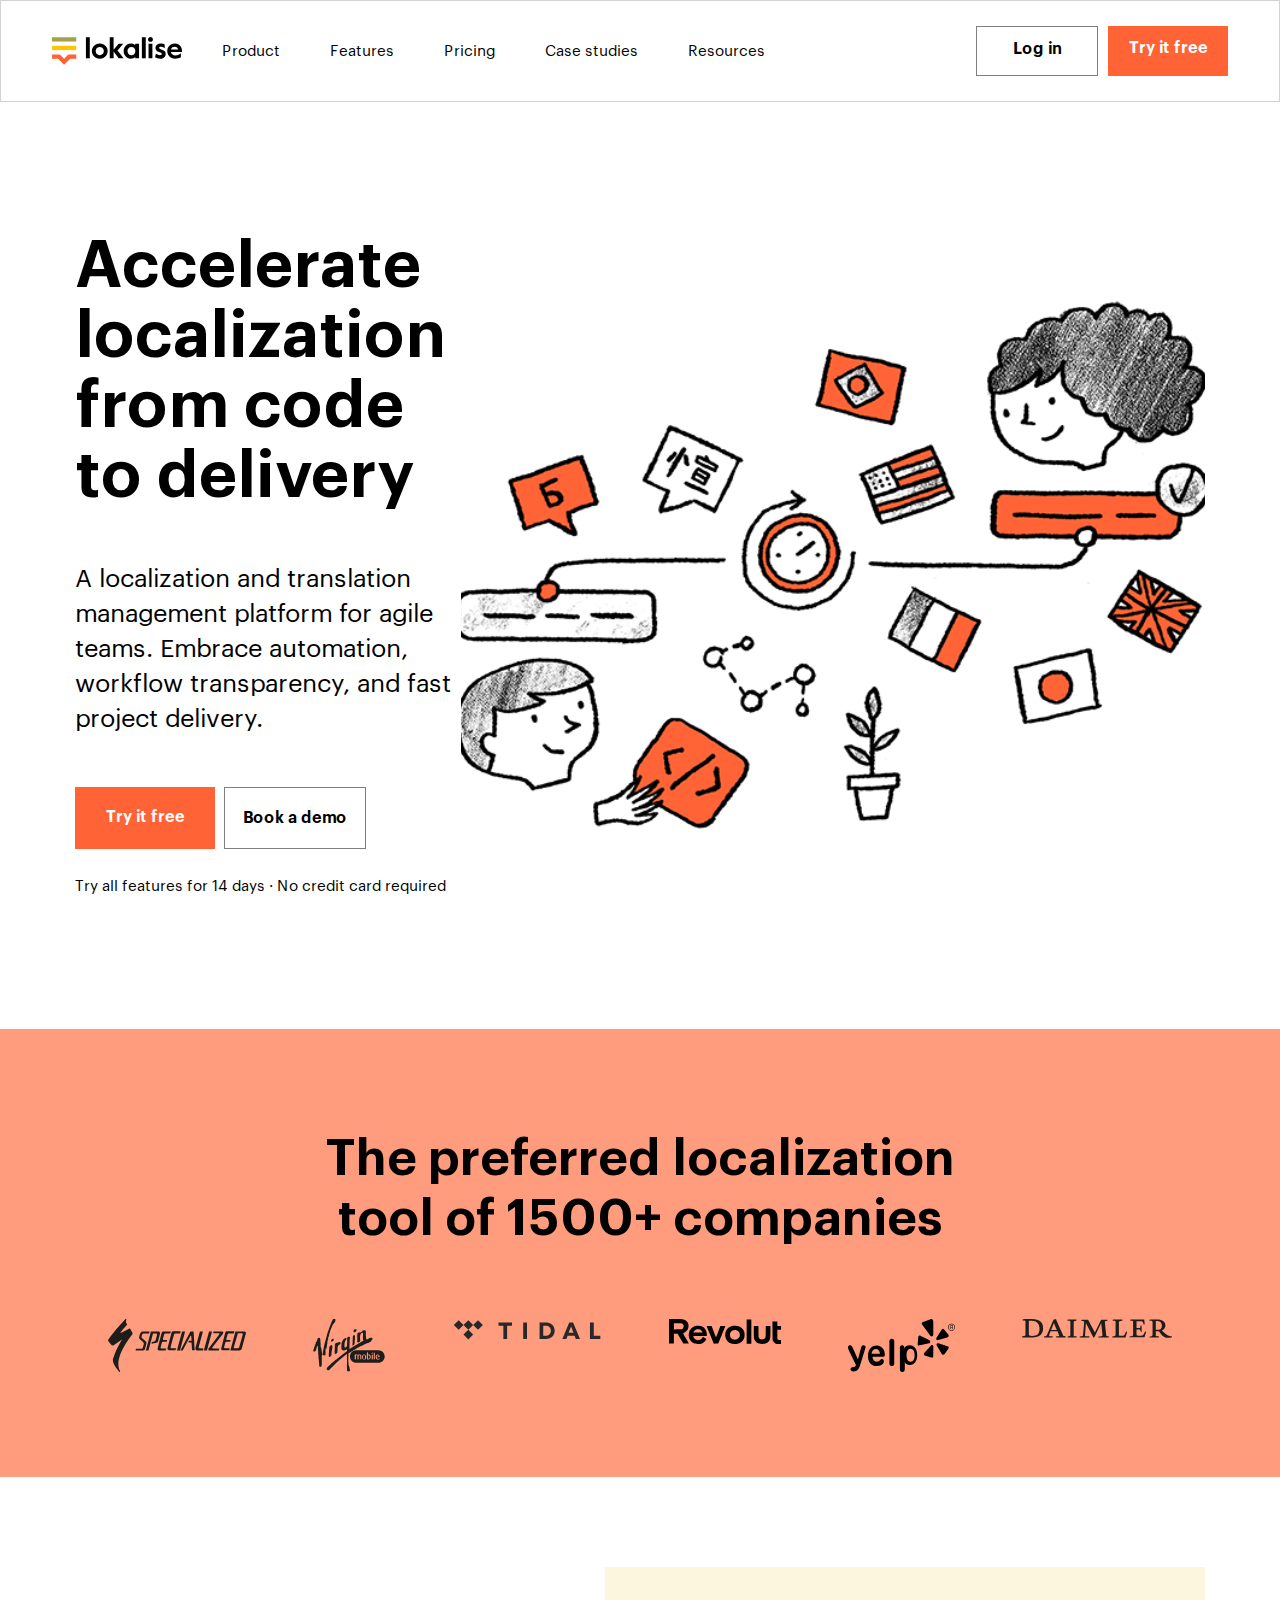
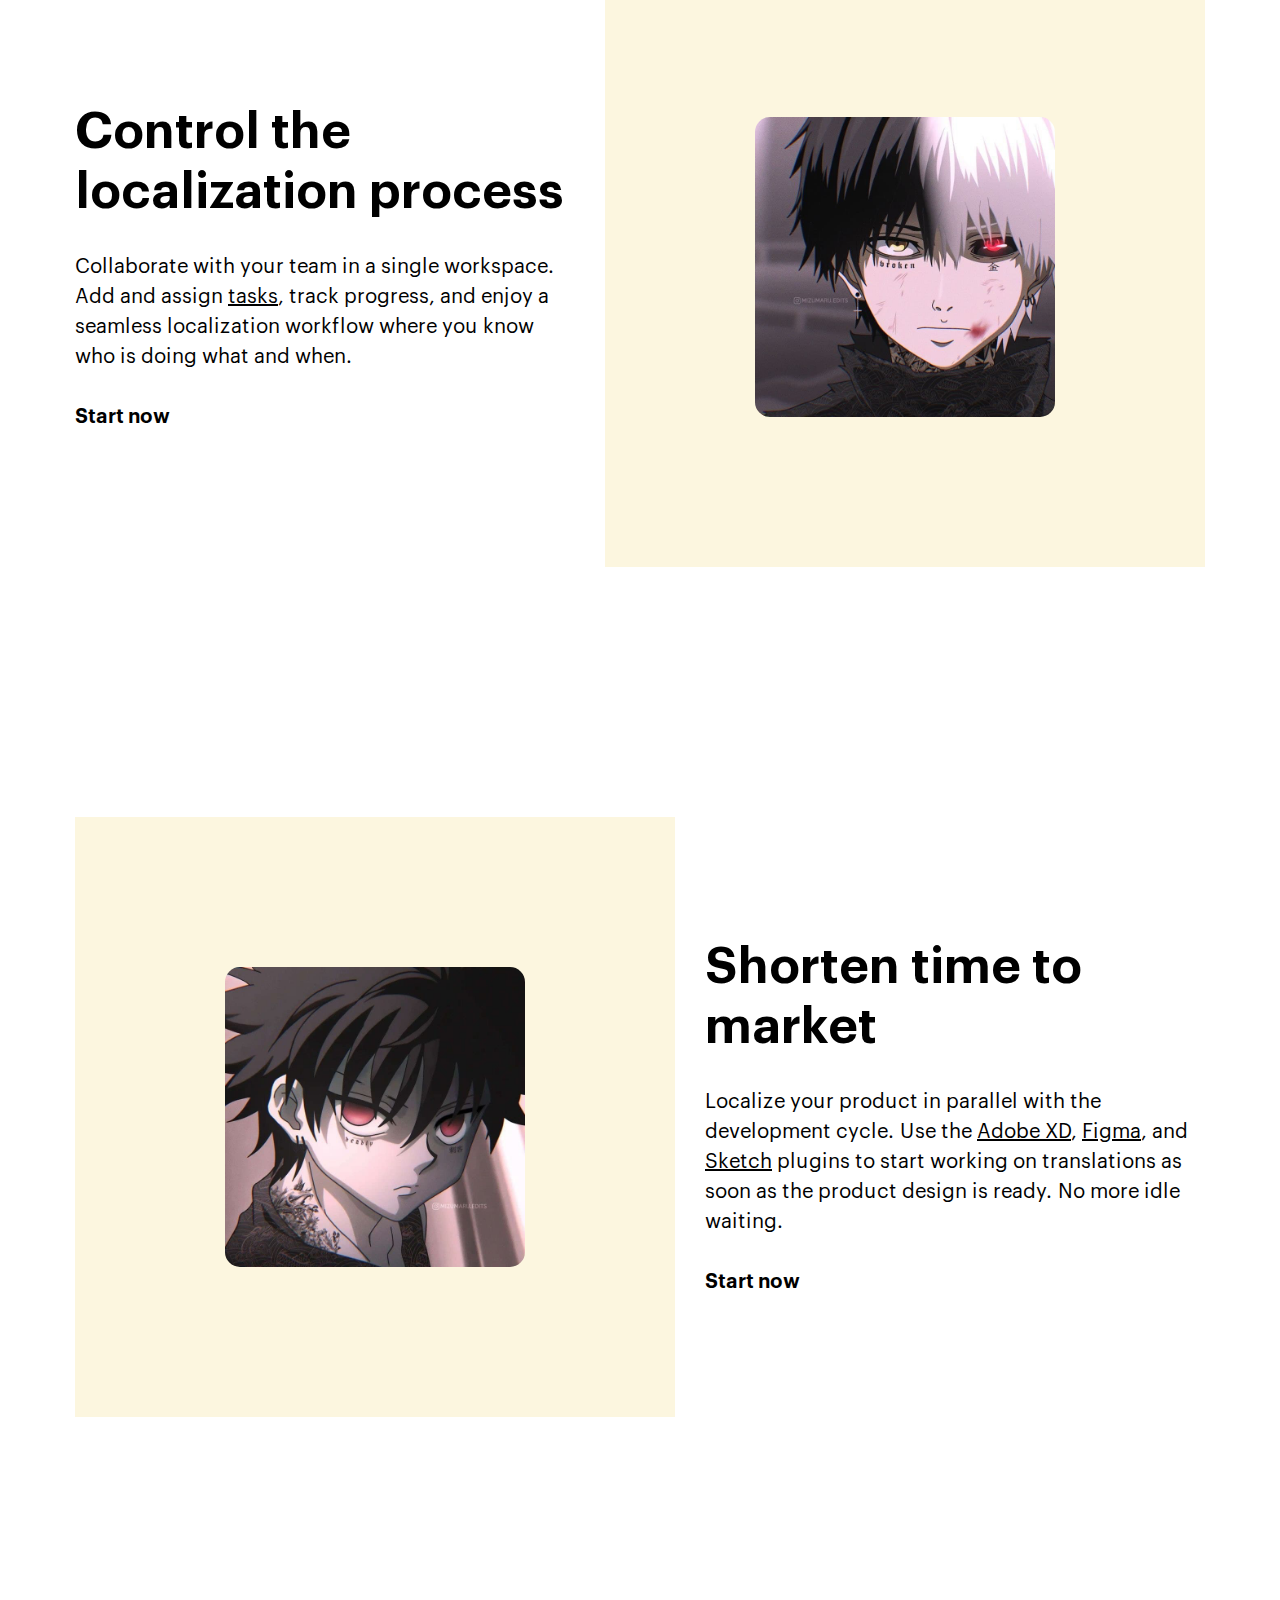
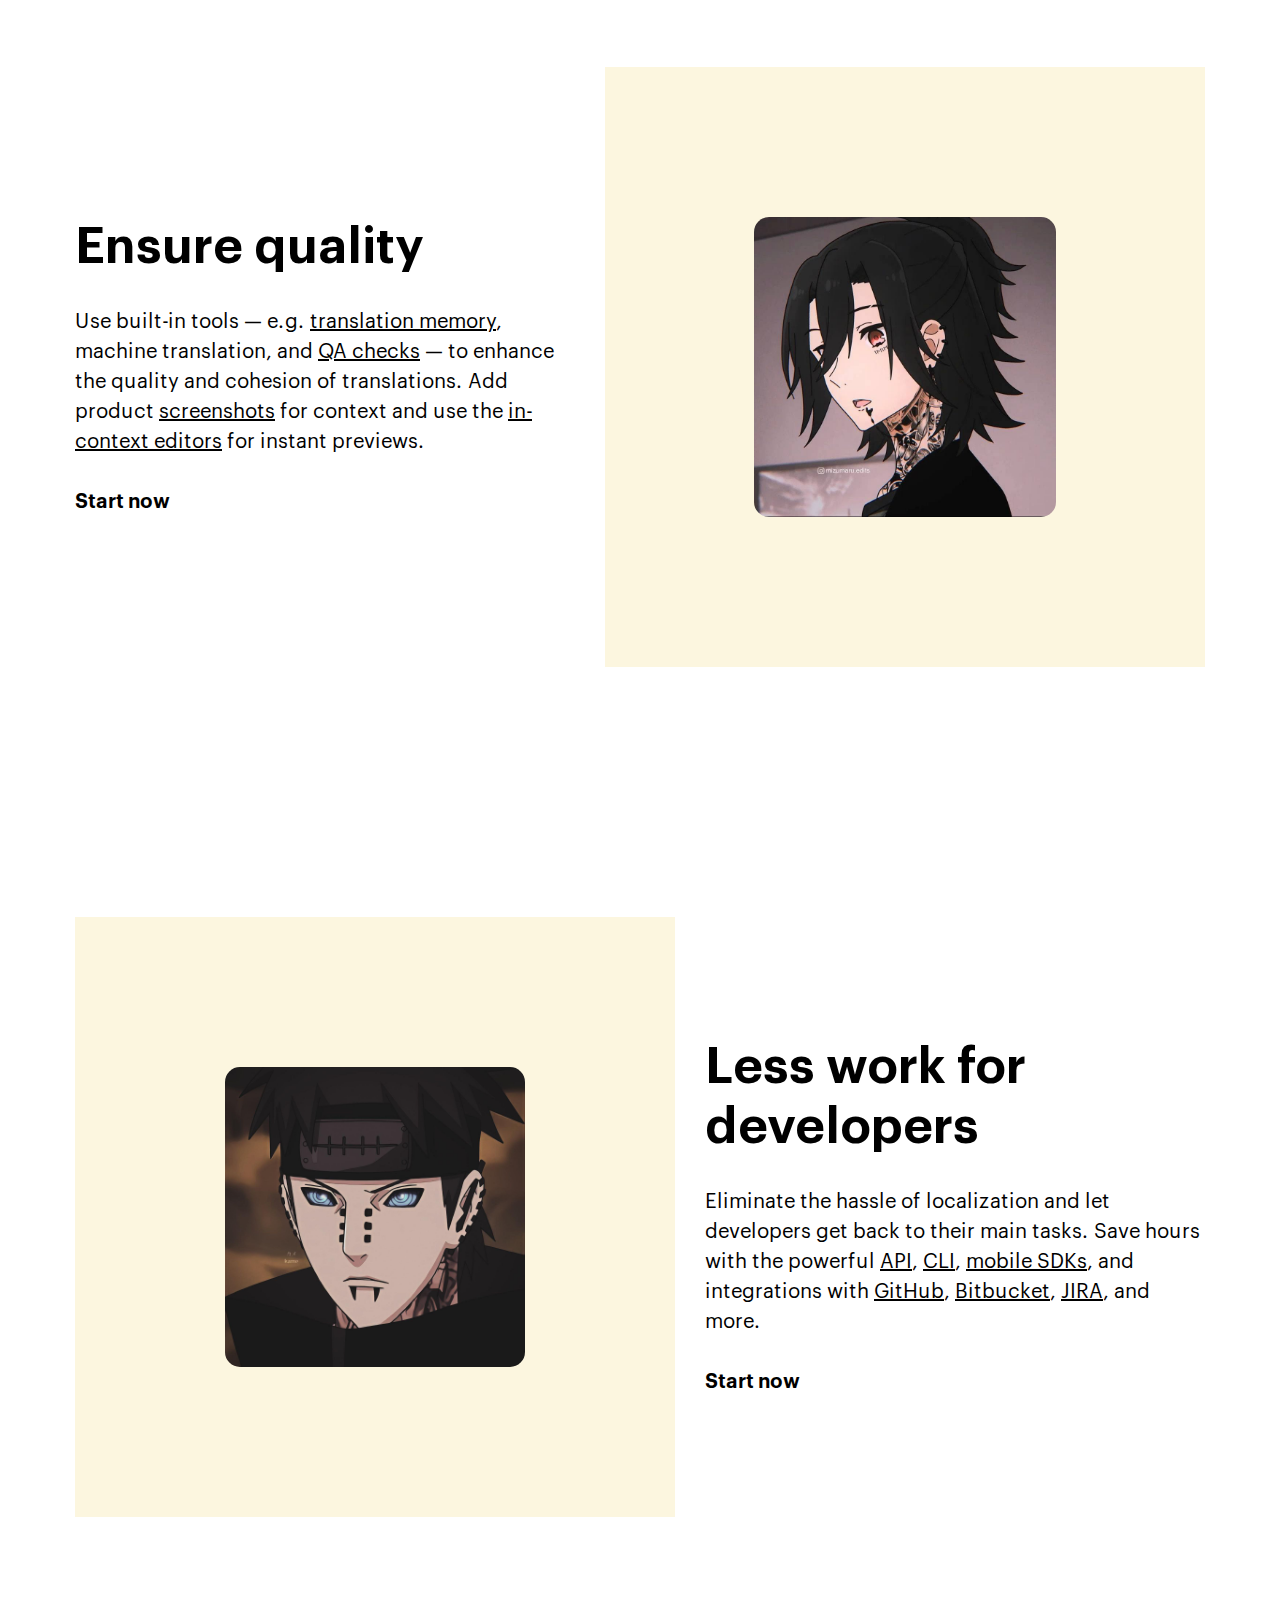
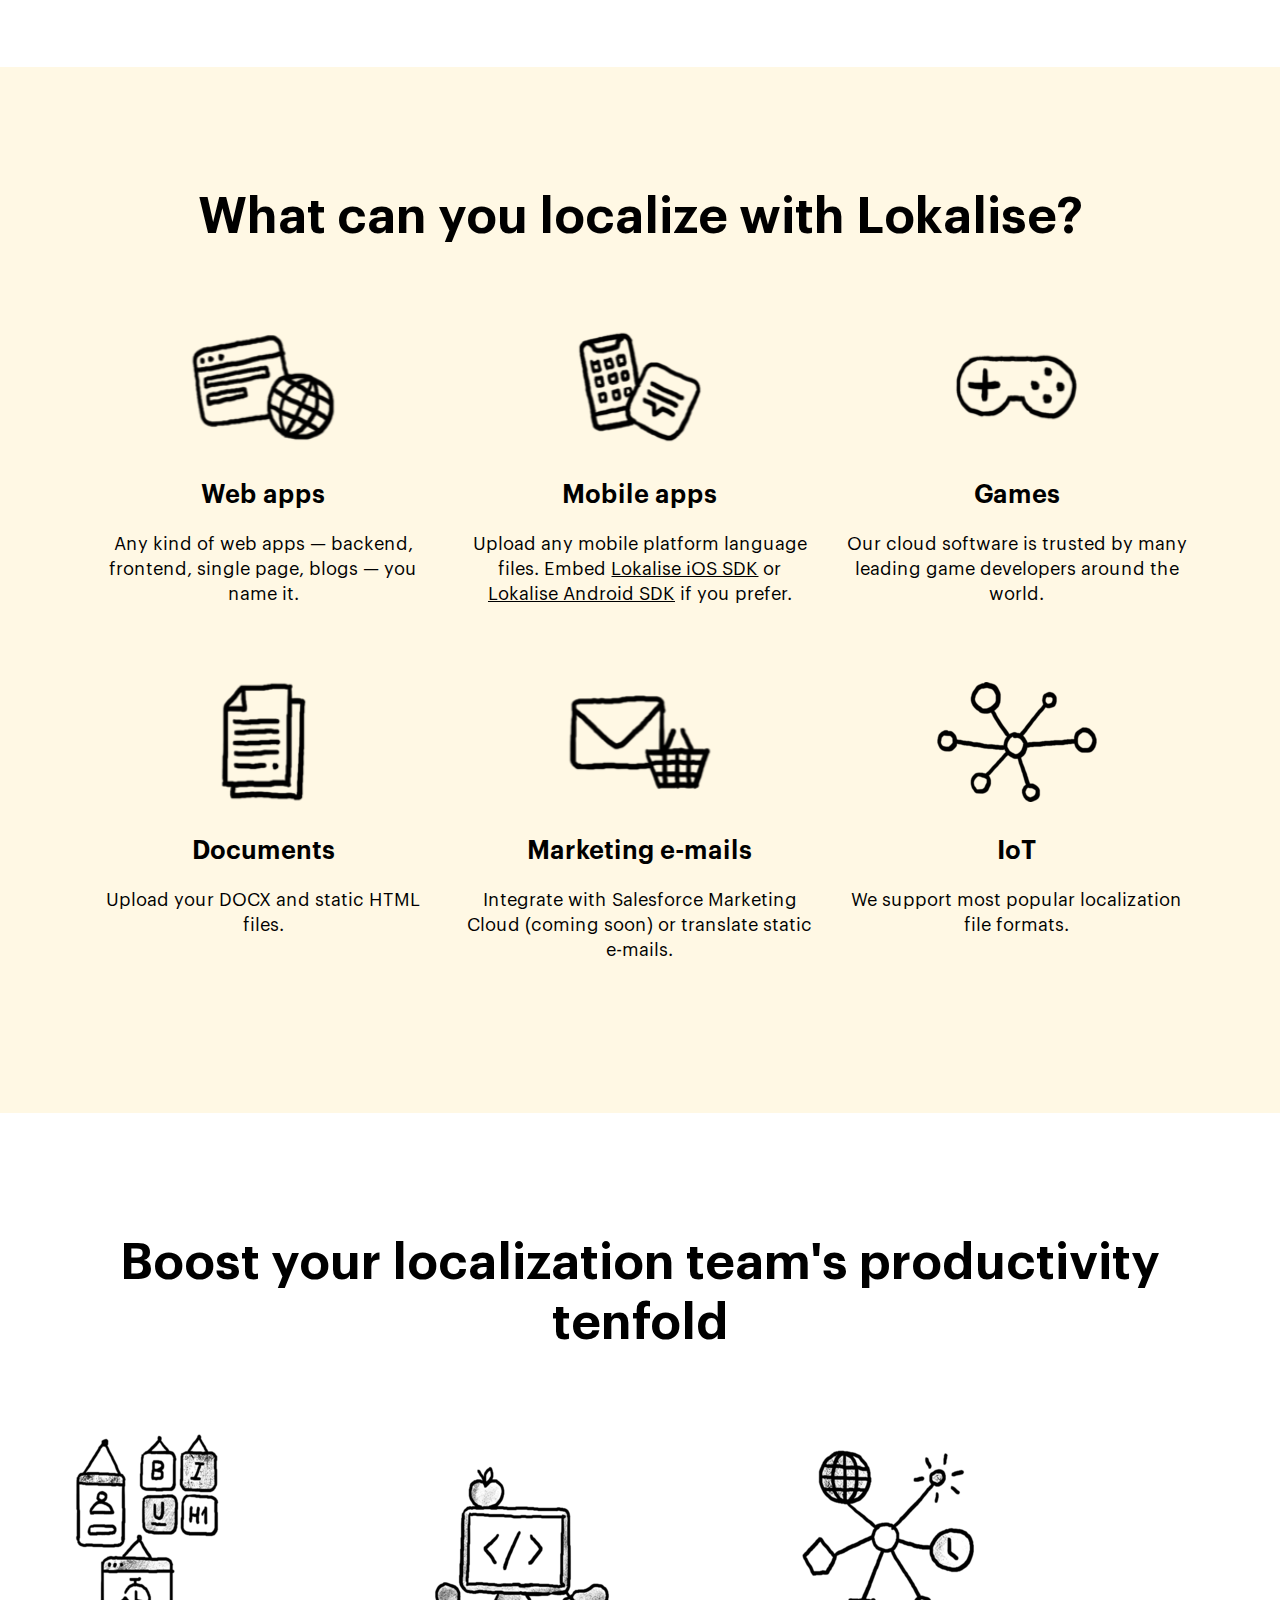
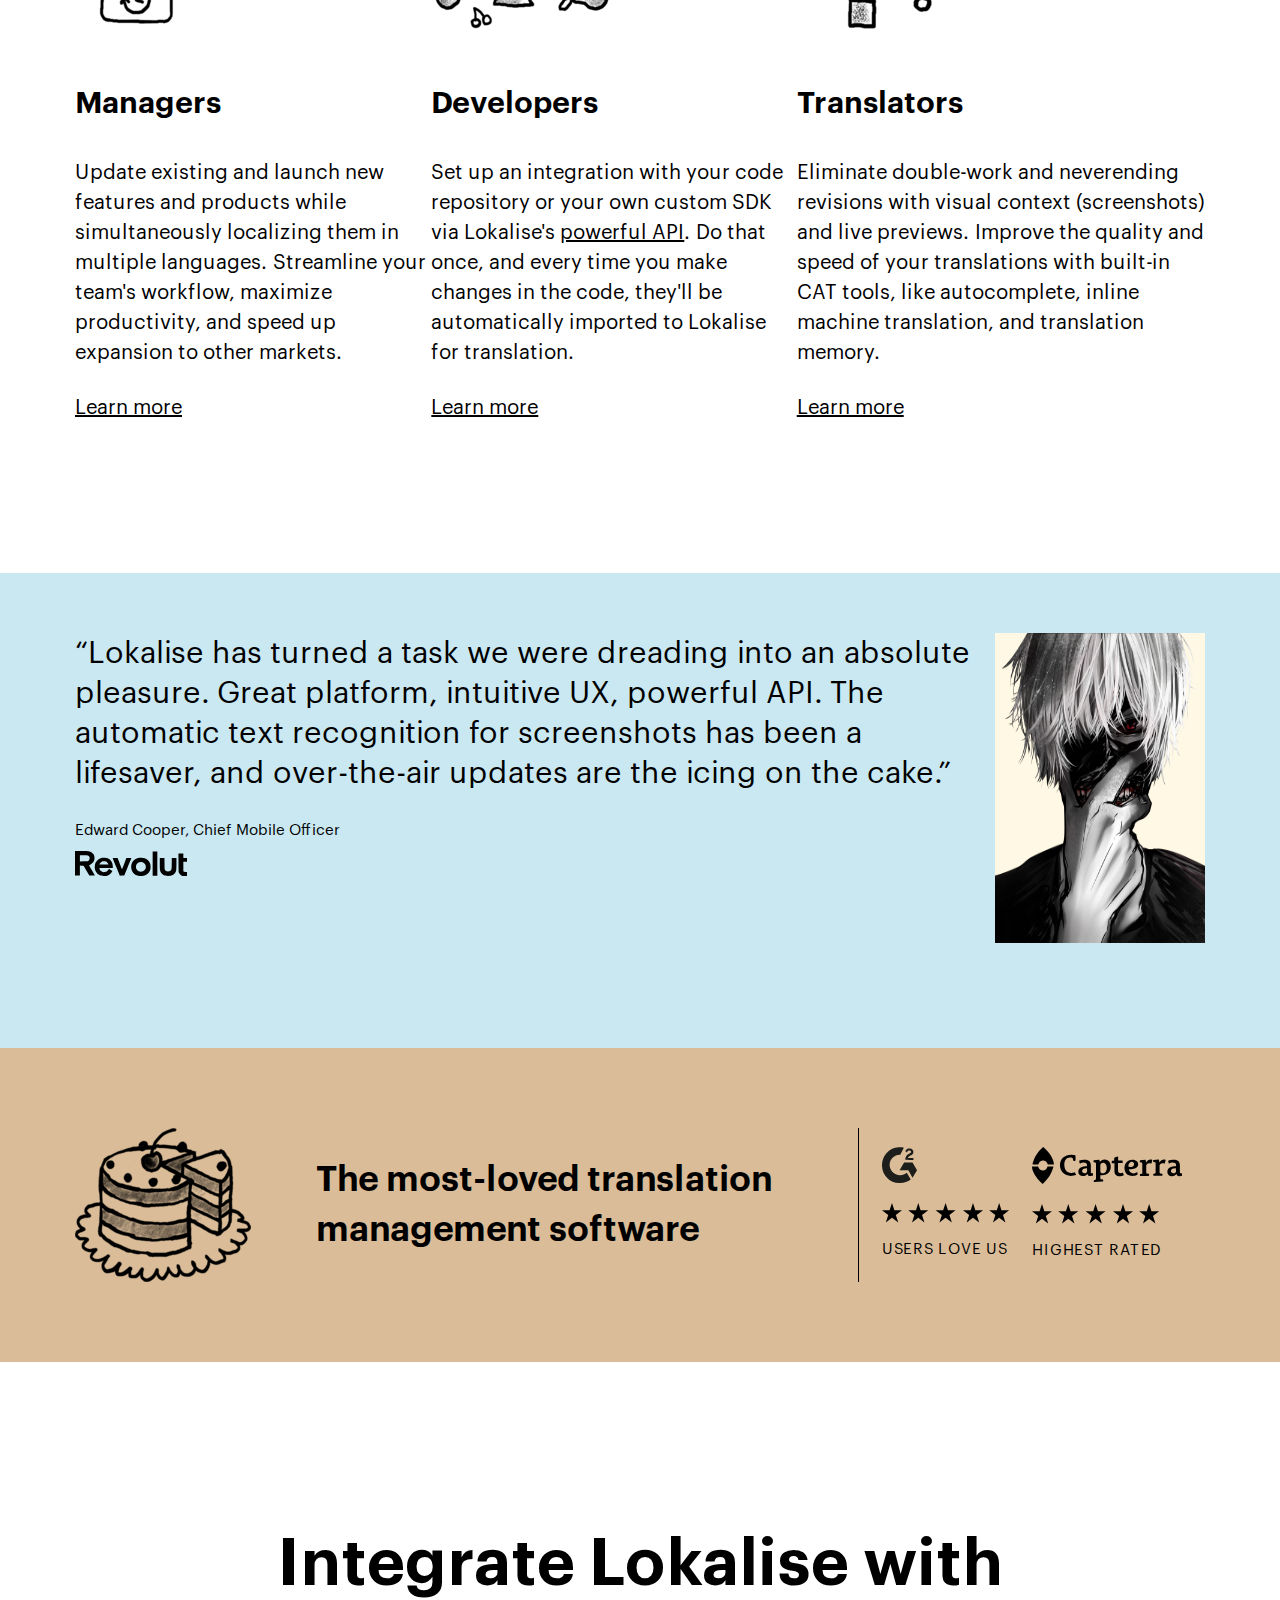
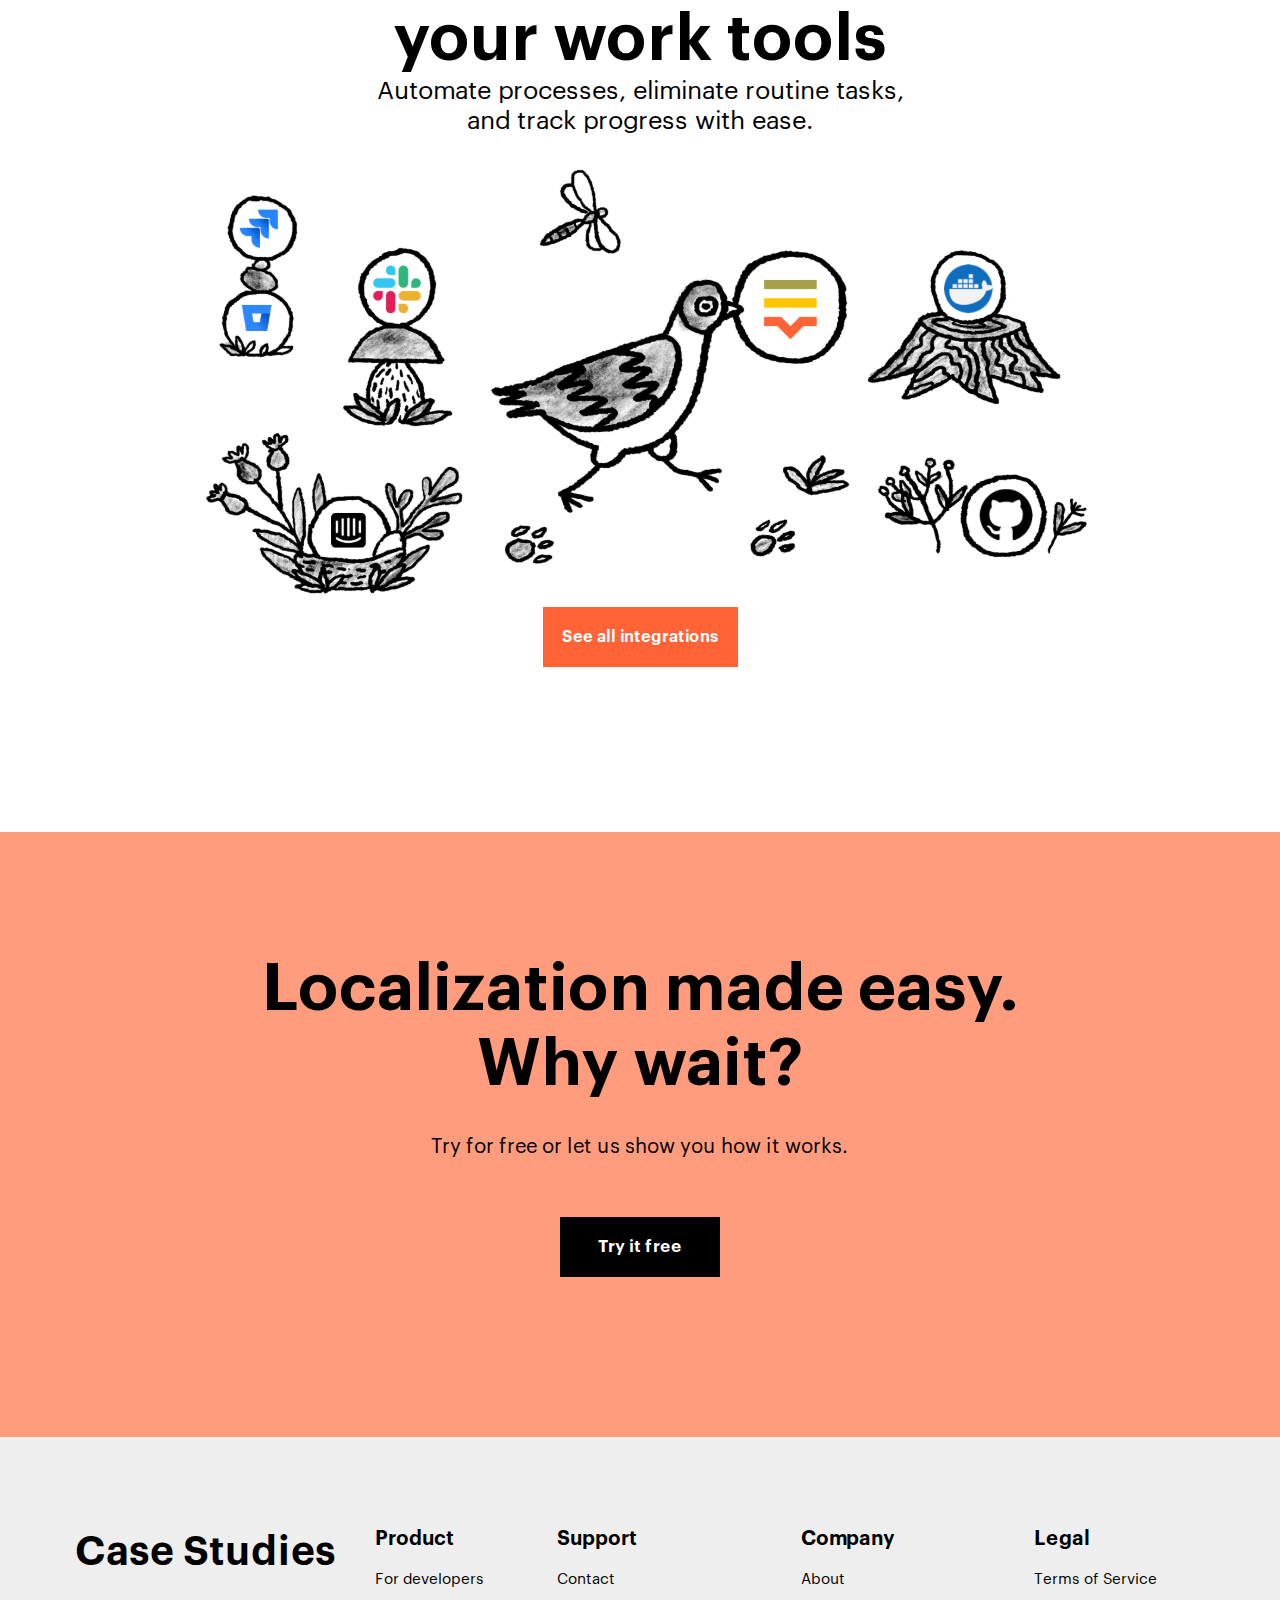
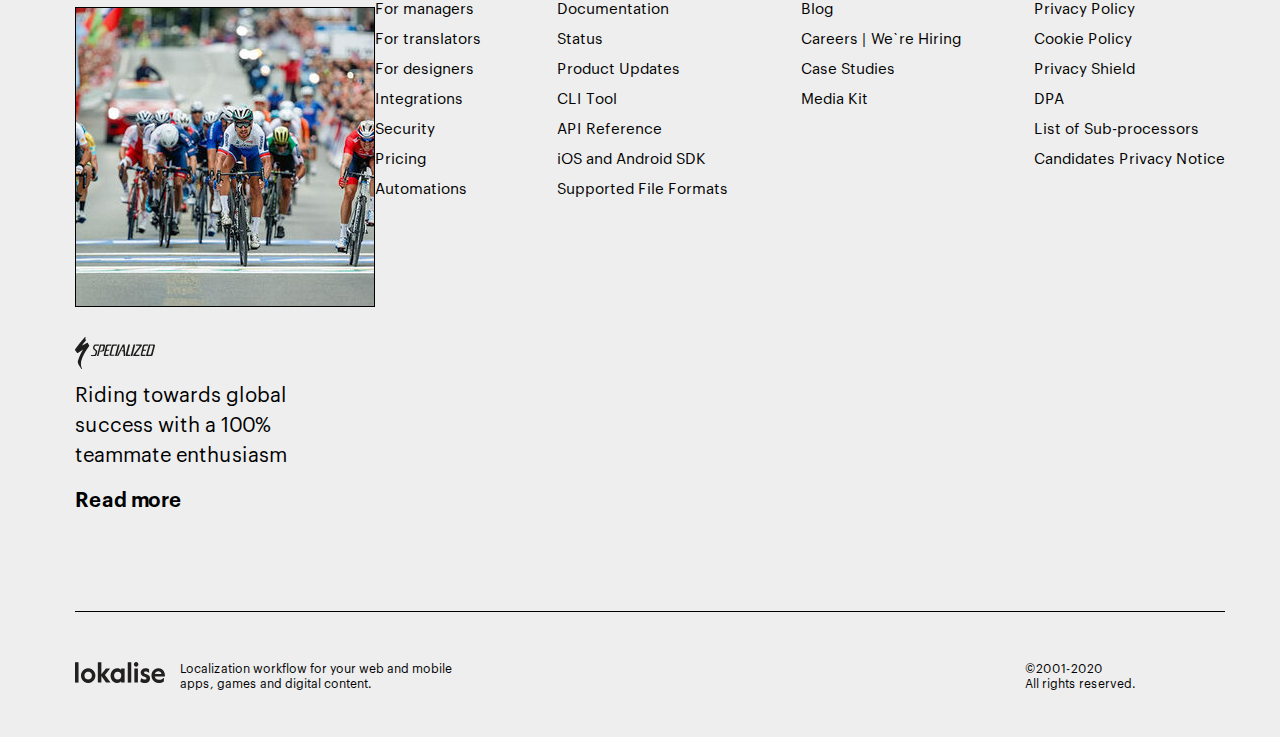
==== lokalise/index.html @ c56e0e65 "Lokalise Site Completed" ====
<!DOCTYPE html>
<html lang="en">

<head>
  <meta charset="UTF-8">
  <meta http-equiv="X-UA-Compatible" content="IE=edge">
  <meta name="viewport" content="width=device-width, initial-scale=1.0">
  <title>Document</title>
  <link rel="stylesheet" href="css/normalize.css">
  <link rel="stylesheet" href="css/fonts.css">
  <link rel="stylesheet" href="css/style.css">
</head>

<body>

  <!-- HEADER WHITH NAVIGATION -->

  <header>
    <div class="header">
      <a class="logo" href="#"><img class="img" src="images/logo.svg" alt="logo"></a>

      <ul class="navigation">
        <li><a href="#">Product</a></li><!--        
     --><li><a href="#">Features</a></li><!--
     --><li><a href="#">Pricing</a></li><!--
     --><li><a href="#">Case studies</a></li><!--
     --><li><a href="#">Resources</a></li>
      </ul>
    </div>

    <div class="buttons">
      <a class="btn btn_white" href="#">Log in</a>
      <a class="btn btn_orange" href="#">Try it free</a>
    </div>
  </header>

  <!-- INTRO -->

  <div class="intro">
    <section class="info">
      <h2 class="info_title">Accelerate localization from code to delivery</h2>
      <p class="info_description">A localization and translation management platform for agile teams. Embrace
        automation, workflow transparency, and fast project delivery.</p>

      <div class="info_btns">
        <a class="section_btn section_btn-orange" href="#">Try it free</a>
        <a class="section_btn section_btn-white" href="#">Book a demo</a>
      </div>

      <p class="info_bottom">Try all features for 14 days · No credit card required</p>
    </section>

    <img src="images/illustration.svg" alt="illustration">
  </div>

  <!-- COMPANIES AND LOGOS -->

  <div class="commercial">
    <section class="companies">
      <h2 class="companies_title">The preferred localization tool of 1500+ companies</h2>
      <div class="companies_logo">
        <a href="#"><img src="images/specialized.svg" alt="specialized"></a>
        <a href="#"><img src="images/virqin.svg" alt="virqin"></a>
        <a href="#"><img src="images/tidal.svg" alt="tidal"></a>
        <a href="#"><img src="images/revolut.svg" alt="revolut"></a>
        <a href="#"><img src="images/yelp.svg" alt="yelp"></a>
        <a href="#"><img src="images/daimler.svg" alt="daimler"></a>
      </div>
    </section>
  </div>

  <!-- MAIN WHITH INFO AND PICTURES -->

  <div class="main">

    <div class="main_items">
      <div class="items">
        <section class="item">
          <h2 class="item_title">Control the localization process</h2>
          <p class="item_description">Collaborate with your team in a single workspace. Add and assign
            <a href="#">tasks</a>, track progress, and enjoy a seamless localization workflow where you know who is
            doing what and when.
          </p>
          <a class="item_link" href="#">Start now</a>
        </section>
      </div>

      <div class="item_img">
        <img src="images/kaneki.jpg" alt="kaneki">
      </div>

      <div class="item_img">
        <img src="images/killua.jpg" alt="killua">
      </div>

      <div class="items">
        <section class="item">
          <h2 class="item_title">Shorten time to market</h2>
          <p class="item_description">Localize your product in parallel with the development cycle. Use the
            <a href="#">Adobe XD</a>, <a href="#">Figma</a>, and <a href="#">Sketch</a> plugins to start working on
            translations as soon as the product design is ready. No more idle waiting.
          </p>
          <a class="item_link" href="#">Start now</a>
        </section>
      </div>

      <div class="items">
        <section class="item">
          <h2 class="item_title">Ensure quality</h2>
          <p class="item_description">Use built-in tools — e.g. <a href="#">translation memory</a>, machine translation,
            and <a href="#">QA checks</a> — to enhance the quality and cohesion of translations. Add product
            <a href="#">screenshots</a> for context and use the <a href="#">in-context editors</a> for instant previews.
          </p>
          <a class="item_link" href="#">Start now</a>
        </section>
      </div>

      <div class="item_img">
        <img src="images/miamura.jpg" alt="miamura">
      </div>

      <div class="item_img">
        <img src="images/pain.jpg" alt="pain">
      </div>

      <div class="items">
        <section class="item">
          <h2 class="item_title">Less work for developers</h2>
          <p class="item_description">Eliminate the hassle of localization and let developers get back to their main
            tasks. Save hours with the powerful <a href="#">API</a>, <a href="#">CLI</a>, <a href="#">mobile SDKs</a>,
            and integrations with <a href="#">GitHub</a>, <a href="#">Bitbucket</a>, <a href="#">JIRA</a>, and more.
          </p>
          <a class="item_link" href="#">Start now</a>
        </section>
      </div>
    </div>

  </div>

  <!-- CARDS -->

  <section class="cards">
    <h2 class="cards-title">What can you localize with Lokalise?</h2>

    <div class="all_cards">
      <section class="card">
        <img class="card_img" src="images/web.svg" alt="web apps">
        <h3 class="card_title">Web apps</h3>
        <p class="card_description">Any kind of web apps — backend, frontend, single page, blogs — you name it.</p>
      </section>

      <section class="card">
        <img class="card_img" src="images/mobile.svg" alt="mobile apps">
        <h3 class="card_title">Mobile apps</h3>
        <p class="card_description">Upload any mobile platform language files. Embed <a href="#">Lokalise iOS SDK</a>
          or <a href="#">Lokalise Android SDK</a> if you prefer. </p>
      </section>

      <section class="card">
        <img class="card_img" src="images/games.svg" alt="games">
        <h3 class="card_title">Games</h3>
        <p class="card_description">Our cloud software is trusted by many leading game developers around the world.</p>
      </section>

      <section class="card">
        <img class="card_img" src="images/documents.svg" alt="documents">
        <h3 class="card_title">Documents</h3>
        <p class="card_description">Upload your DOCX and static HTML files.</p>
      </section>

      <section class="card">
        <img class="card_img" src="images/marketing.svg" alt="marketing">
        <h3 class="card_title">Marketing e-mails</h3>
        <p class="card_description">Integrate with Salesforce Marketing Cloud (coming soon) or translate static e-mails.
        </p>
      </section>

      <section class="card">
        <img class="card_img" src="images/iot.svg" alt="IoT">
        <h3 class="card_title">IoT</h3>
        <p class="card_description">We support most popular localization file formats.</p>
      </section>
    </div>
  </section>

  <!-- PRODUCTIVITY TYPES -->

  <section class="productivity">
    <h2 class="productivity-title">Boost your localization team's productivity tenfold</h2>

    <div class="productivity_types">
      <section class="type">
        <img class="type_img" src="images/managers.svg" alt="Managers">
        <h3 class="type_title">Managers</h3>
        <p class="type_description">Update existing and launch new features and products while simultaneously localizing
          them in multiple languages. Streamline your team's workflow, maximize productivity, and speed up expansion to
          other markets.</p>
        <a class="type_link" href="#">Learn more</a>
      </section>

      <section class="type">
        <img class="type_img" src="images/developers.svg" alt="Developers">
        <h3 class="type_title">Developers</h3>
        <p class="type_description">Set up an integration with your code repository or your own custom SDK via
          Lokalise's <a href="#">powerful API</a>. Do that once, and every time you make changes in the code, they'll be
          automatically imported to Lokalise for translation.</p>
        <a class="type_link" href="#">Learn more</a>
      </section>

      <section class="type">
        <img class="type_img" src="images/translators.svg" alt="Translators">
        <h3 class="type_title">Translators</h3>
        <p class="type_description">Eliminate double-work and neverending revisions with visual context (screenshots)
          and live previews. Improve the quality and speed of your translations with built-in CAT tools, like
          autocomplete, inline machine translation, and translation memory.</p>
        <a class="type_link" href="#">Learn more</a>
      </section>
    </div>
  </section>

  <!-- OFFICE WORKER QUOTE -->

  <div class="officer">
    <div class="quote">
      <p class="quote_title">“Lokalise has turned a task we were dreading into an absolute pleasure. Great platform,
        intuitive UX, powerful API. The automatic text recognition for screenshots has been a lifesaver, and
        over-the-air updates are the icing on the cake.”</p>
      <p class="quote_description">Edward cooper, chief mobile officer</p>
      <img class="quote_img" src="images/revolut.svg" alt="revolut">
    </div>

    <div class="manager">
      <img class="manager_img" src="images/ghoul.png" alt="manager">
    </div>
  </div>

  <!-- CAKE AND LOGOS -->

  <div class="cakes-logos">

    <div class="cake-description">
      <img class="cake" src="images/cake.svg" alt="Cake">
      <p class="cake_info">The most-loved translation management software</p>
    </div>

    <div class="logo-stars">
      <div>
        <img class="users_img" src="images/users_logo.svg" alt="logo">
        <img class="stars_img" src="images/stars.svg" alt="stars">
        <p class="users_love-info">Users love us</p>
      </div>

      <div>
        <img class="captera_logo" src="images/captera_logo.svg" alt="captera">
        <img class="stars_img" src="images/stars.svg" alt="stars">
        <p class="captera-info">Highest rated</p>
      </div>
    </div>

  </div>

  <!-- INTEGRATE LOKALISE -->

  <div class="integrate">
    <section class="integrate-section">
      <h2 class="integrate-title">Integrate Lokalise with your work tools</h2>
      <p class="integrate-info">Automate processes, eliminate routine tasks, and track progress with ease.</p>
      <img class="integrate-img" src="images/illustration_2.svg" alt="illustration_2">
      <a class="integrate-btn" href="#">See all integrations</a>
    </section>
  </div>

  <!-- LOKALIZATION -->

  <div class="lokalization">
    <section>
      <h2 class="lokalization-title">Localization made easy. Why wait?</h2>
      <p class="lokalization-info">Try for free or let us show you how it works.</p>
      <a class="lokalization-btn" href="#">Try it free</a>
    </section>
  </div>

  <!-- FOOTER -->

  <footer>
    <div class="footer-up">
      <div class="case">
        <section>
          <h3 class="case-title">Case studies</h3>
          <img class="case-img_bike" src="images/bike.png" alt="bike">
          <img class="case-img_specialized" src="images/specialized_v2.svg" alt="specialized_v2">
          <p class="case-info">Riding towards global success with a 100% teammate enthusiasm</p>
          <a class="case-link" href="">Read more</a>
        </section>
      </div>

      <div class="links">
        <section>
          <h4>Product</h4>
          <a href="#">For developers</a>
          <a href="#">For managers</a>
          <a href="#">For translators</a>
          <a href="#">For designers</a>
          <a href="#">Integrations</a>
          <a href="#">Security</a>
          <a href="#">Pricing</a>
          <a href="#">Automations</a>
        </section>

        <section>
          <h4>Support</h4>
          <a href="#">Contact</a>
          <a href="#">Documentation</a>
          <a href="#">Status</a>
          <a href="#">Product Updates</a>
          <a href="#">CLI Tool</a>
          <a href="#">API Reference</a>
          <a href="#">iOS and Android SDK</a>
          <a href="#">Supported File Formats</a>
        </section>

        <section>
          <h4>Company</h4>
          <a href="#">About</a>
          <a href="#">Blog</a>
          <a href="#">Careers | We`re Hiring</a>
          <a href="#">Case Studies</a>
          <a href="#">Media Kit</a>
        </section>

        <section>
          <h4>Legal</h4>
          <a href="#">Terms of Service</a>
          <a href="#">Privacy Policy</a>
          <a href="#">Cookie Policy</a>
          <a href="#">Privacy Shield</a>
          <a href="#">DPA</a>
          <a href="#">List of Sub-processors</a>
          <a href="#">Candidates Privacy Notice</a>
        </section>
      </div>
    </div>

    <div class="footer-down">
      <div class="down-left">
        <img class="down-left_img" src="images/lokalise_v2.svg" alt="lokalise_v2">
        <p class="down-left_info">Localization workflow for your web and mobile apps, games and digital content.</p>
      </div>

      <div class="down-right">
        <p>©2001-2020</p>
        <p>All rights reserved.</p>
      </div>
    </div>
  </footer>
</body>

</html>
---- lokalise/css/fonts.css ----
@font-face {
  font-family: 'Graphik';
  src: url(/lokalise/fonts/subset-GraphikLCG-Regular.woff) format('woff'),
    url(/lokalise/fonts/subset-GraphikLCG-Regular.woff2) format('woff2');

  font-weight: 400;
  font-style: normal;
}

@font-face {
  font-family: 'Graphik';
  src: url(/lokalise/fonts/subset-GraphikLCG-Semibold.woff) format('woff'),
    url(/lokalise/fonts/subset-GraphikLCG-Semibold.woff2) format('woff2');

  font-weight: 600;
  font-style: normal;
}
---- lokalise/css/style.css ----
/* HEADER */

a {
  color: black;
}

header {
  display: flex;
  justify-content: space-between;
  padding: 25px 51px;
  max-width: 1440px;
  margin-left: auto;
  margin-right: auto;
  border: 1px solid lightgrey;
  box-sizing: border-box;
  position: sticky;
  top: 0;
  background-color: white;
}

.header {
  display: flex;
}

.logo {
  position: relative;
  margin-right: 130px;
}

.img {
  position: absolute;
  top: 50%;
  transform: translateY(-50%);
}

.navigation {
  display: flex;
  gap: 50px;
}

.navigation li {
  list-style-type: none;
}

.navigation li a {
  text-decoration: none;
  font-size: 15px;
  font-family: 'Graphik', sans-serif;
  font-weight: 400;
}

.buttons {
  display: flex;
  gap: 10px;
}

.btn {
  width: 120px;
  text-decoration: none;
  line-height: 45px;
  text-align: center;
  font-family: 'Graphik', sans-serif;
  font-weight: 600;
}

.btn_white {
  border: 1px solid rgba(0, 0, 0, 0.5);
}

.btn_orange {
  background-color: #FF6336;
  color: white;
}

/* INTRO */

.intro {
  display: flex;
  box-sizing: border-box;
  max-width: 1440px;
  padding: 130px 75px;
  justify-content: space-between;

  margin-left: auto;
  margin-right: auto;
}

.info {
  max-width: 500px;
}

.info_title {
  box-sizing: border-box;
  font-size: 65px;
  line-height: 70px;
  margin: 0;
  margin-bottom: 50px;
  font-family: 'Graphik', sans-serif;
  font-weight: 600;
}

.info_description {
  max-width: 420px;
  font-size: 25px;
  line-height: 35px;
  margin: 0;
  margin-bottom: 50px;
  font-family: 'Graphik', sans-serif;
  font-weight: 400;
}

.info_btns {
  display: flex;
  gap: 9px;
  margin-bottom: 25px;
  font-family: 'Graphik', sans-serif;
  font-weight: 600;
}

.section_btn {
  text-decoration: none;
  width: 140px;
  line-height: 60px;
  text-align: center;
}

.section_btn-orange {
  background-color: #FF6336;
  color: white;
}

.section_btn-white {
  border: 1px solid rgba(0, 0, 0, 0.5);
}

.info_bottom {
  font-size: 15px;
  line-height: 25px;
  margin: 0;
  font-family: 'Graphik', sans-serif;
  font-weight: 400;
}

/* COMMERCIAL */

.commercial {
  box-sizing: border-box;
  max-width: 1440px;
  padding: 100px 75px;
  background-color: #FF9C7D;

  margin-left: auto;
  margin-right: auto;
}

.companies {
  flex-direction: column;
  max-width: 1290px;
}

.companies_title {
  max-width: 720px;
  font-size: 50px;
  line-height: 60px;
  text-align: center;
  margin-top: 0;
  margin-left: auto;
  margin-right: auto;
  margin-bottom: 70px;
  font-family: 'Graphik', sans-serif;
  font-weight: 600;
}

.companies_logo {
  display: flex;
  justify-content: space-around;
  max-width: 1290px;
}

/* MAIN */

.main {
  display: flex;
  max-width: 1440px;
  padding: 90px 75px;
  padding-bottom: 150px;
  margin-left: auto;
  margin-right: auto;
  box-sizing: border-box;
}

.main_items {
  display: flex;
  flex-wrap: wrap;
  row-gap: 250px;
  justify-content: space-between;
  align-items: center;
}

.item {
  max-width: 500px;
  flex-direction: column;
}

.item_title {
  font-size: 50px;
  line-height: 60px;
  margin: 0;
  margin-bottom: 30px;
  font-family: 'Graphik', sans-serif;
  font-weight: 600;
}

.item_description {
  font-size: 20px;
  line-height: 30px;
  margin: 0;
  margin-bottom: 30px;
  font-family: 'Graphik', sans-serif;
  font-weight: 400;
}

.item_link {
  font-size: 20px;
  line-height: 30px;
  text-decoration: none;
  font-family: 'Graphik', sans-serif;
  font-weight: 600;
}

.item_img {
  display: flex;
  align-items: center;
  justify-content: center;
  width: 600px;
  height: 600px;
  background-color: #fcf6df;
}

.item_img img {
  border-radius: 15px;
  height: 300px;
  max-width: 100%;
}

/* CARDS */

.cards {
  display: flex;
  max-width: 1440px;
  margin-left: auto;
  margin-right: auto;
  box-sizing: border-box;
  padding: 120px 75px;
  padding-bottom: 150px;
  flex-direction: column;
  background-color: #FFF8E4;
}

.cards-title {
  margin: 0;
  margin-bottom: 80px;
  font-size: 50px;
  line-height: 60px;
  text-align: center;
  font-family: 'Graphik', sans-serif;
  font-weight: 600;
}

.all_cards {
  display: flex;
  flex-wrap: wrap;
  justify-content: space-around;
  row-gap: 75px;
}

.card {
  text-align: center;
  max-width: 350px;
}

.card_img {
  height: 120px;
  max-width: 100%;
  margin-bottom: 26px;
}

.card_title {
  margin: 0;
  font-size: 25px;
  line-height: 35px;
  margin-bottom: 20px;
  font-family: 'Graphik', sans-serif;
  font-weight: 600;
}

.card_description {
  margin: 0;
  font-size: 18px;
  line-height: 25px;
  font-family: 'Graphik', sans-serif;
  font-weight: 400;
}

/* PRODUCTIVITY */

.productivity {
  display: flex;
  max-width: 1440px;
  margin-left: auto;
  margin-right: auto;
  box-sizing: border-box;
  padding: 120px 75px;
  padding-bottom: 150px;
  flex-direction: column;
}

.productivity-title {
  margin: 0;
  margin-bottom: 75px;
  font-size: 50px;
  line-height: 60px;
  text-align: center;
  font-family: 'Graphik', sans-serif;
  font-weight: 600;
}

.productivity_types {
  display: flex;
  justify-content: space-between;
  align-items: baseline;
}

.type {
  max-width: 410px;
}

.type_img {
  margin-bottom: 50px;
}

.type_title {
  margin: 0;
  margin-bottom: 35px;
  font-size: 30px;
  line-height: 40px;
  font-family: 'Graphik', sans-serif;
  font-weight: 600;
}

.type_description {
  margin: 0;
  margin-bottom: 25px;
  font-size: 20px;
  line-height: 30px;
  font-family: 'Graphik', sans-serif;
  font-weight: 400;
}

.type_link {
  font-size: 20px;
  line-height: 30px;
  font-family: 'Graphik', sans-serif;
  font-weight: 400;
}

/* QUOTE */

.officer {
  display: flex;
  max-width: 1440px;
  margin-left: auto;
  margin-right: auto;
  box-sizing: border-box;
  padding: 60px 75px;
  padding-bottom: 105px;
  background-color: #C9E8F2;
  justify-content: space-between;
}

.quote {
  max-width: 920px;
}

.quote_title {
  margin: 0;
  font-size: 30px;
  line-height: 40px;
  margin-bottom: 25px;
  font-family: 'Graphik', sans-serif;
  font-weight: 400;
}

.quote_description {
  margin: 0;
  font-size: 15px;
  line-height: 25px;
  margin-bottom: 8px;
  text-transform: capitalize;
  font-family: 'Graphik', sans-serif;
  font-weight: 400;
}

.manager {
  background-color: #FFF8E4;
  max-width: 100%;
  max-height: 310px;
}

.manager_img {
  height: 310px;
  max-width: 100%;
}

/* CAKE */

.cakes-logos {
  display: flex;
  max-width: 1440px;
  margin-left: auto;
  margin-right: auto;
  box-sizing: border-box;
  padding: 80px 75px;
  background-color: #DABC98;
  justify-content: space-between;
}

.cake-description {
  max-width: 800px;
  display: flex;
  flex-direction: row;
  gap: 65px;
  align-items: center;
  border-right: 1px solid black;
  font-family: 'Graphik', sans-serif;
  font-weight: 600;
}

.cake_info {
  margin: 0;
  font-size: 35px;
  line-height: 50px;
}

.logo-stars {
  display: flex;
  align-items: center;
  width: 480px;
  justify-content: space-evenly;
}

.logo-stars div {
  display: flex;
  flex-direction: column;
  align-items: flex-start;
}

.stars_img {
  height: 20px;
  max-width: 100%;
  margin-bottom: 14px;
}

.users_img {
  height: 36px;
  max-width: 100%;
  margin-bottom: 20px;
}

.users_love-info {
  margin: 0;
  text-transform: uppercase;
  font-size: 15px;
  line-height: 25px;
  letter-spacing: 0.75px;
  font-family: 'Graphik', sans-serif;
  font-weight: 400;
}

.captera_logo {
  margin-bottom: 20px;
}

.captera-info {
  margin: 0;
  text-transform: uppercase;
  font-size: 15px;
  line-height: 25px;
  letter-spacing: 0.75px;
  font-family: 'Graphik', sans-serif;
  font-weight: 400;
}

/* INTEGRATE */

.integrate {
  display: flex;
  max-width: 1440px;
  margin-left: auto;
  margin-right: auto;
  padding: 165px 75px;
  box-sizing: border-box;
  justify-content: center;
}

.integrate-section {
  display: flex;
  flex-direction: column;
  align-items: center;
}

.integrate-title {
  max-width: 790px;
  margin: 0;
  font-size: 65px;
  line-height: 75px;
  text-align: center;
  font-family: 'Graphik', sans-serif;
  font-weight: 600;
}

.integrate-info {
  margin: 0;
  margin-bottom: 25px;
  max-width: 540px;
  font-size: 25px;
  line-height: 30px;
  text-align: center;
  font-family: 'Graphik', sans-serif;
  font-weight: 400;
}

.integrate-btn {
  width: 195px;
  background-color: #FF6336;
  color: white;
  text-decoration: none;
  text-align: center;
  line-height: 60px;
  font-family: 'Graphik', sans-serif;
  font-weight: 600;
}

/* LOKALIZATION */

.lokalization {
  display: flex;
  max-width: 1440px;
  margin-left: auto;
  margin-right: auto;
  padding: 120px 75px;
  padding-bottom: 160px;
  box-sizing: border-box;
  justify-content: center;
  background-color: #FF9C7D;
}

.lokalization section {
  display: flex;
  flex-direction: column;
  align-items: center;
  width: 780px;
}

.lokalization-title {
  margin: 0;
  margin-bottom: 30px;
  font-size: 65px;
  line-height: 75px;
  text-align: center;
  font-family: 'Graphik', sans-serif;
  font-weight: 600;
}

.lokalization-info {
  margin: 0;
  margin-bottom: 55px;
  font-size: 20px;
  line-height: 30px;
  font-family: 'Graphik', sans-serif;
  font-weight: 400;
}

.lokalization-btn {
  background-color: black;
  color: white;
  width: 160px;
  text-decoration: none;
  font-size: 17px;
  line-height: 60px;
  text-align: center;
  font-family: 'Graphik', sans-serif;
  font-weight: 600;
}

/* FOOTER */

footer {
  display: flex;
  max-width: 1440px;
  margin-left: auto;
  margin-right: auto;
  box-sizing: border-box;
  padding: 90px 75px;
  padding-bottom: 45px;
  background-color: #EEEEEE;
  flex-wrap: wrap;
}

.footer-up {
  display: flex;
  width: 1290px;
  justify-content: space-between;
  box-sizing: border-box;
  padding-bottom: 95px;
  border-bottom: 1px solid black;
  margin-bottom: 50px;
}

.case section {
  width: 300px;
  display: flex;
  flex-direction: column;
}

.case-title {
  margin: 0;
  margin-bottom: 30px;
  font-size: 40px;
  line-height: 50px;
  text-transform: capitalize;
  font-family: 'Graphik', sans-serif;
  font-weight: 600;
}

.case-img_bike {
  margin-bottom: 30px;
}

.case-img_specialized {
  width: 80px;
  max-height: 100%;
  margin-bottom: 12px;
}

.case-info {
  width: 290px;
  margin: 0;
  margin-bottom: 15px;
  font-size: 20px;
  line-height: 30px;
  font-family: 'Graphik', sans-serif;
  font-weight: 400;
}

.case-link {
  text-decoration: none;
  font-size: 20px;
  line-height: 30px;
  font-family: 'Graphik', sans-serif;
  font-weight: 600;
}

.links {
  display: flex;
  width: 850px;
  justify-content: space-between;
}

.links section {
  display: flex;
  flex-direction: column;
}

.links h4 {
  margin: 0;
  margin-bottom: 20px;
  font-size: 20px;
  line-height: 25px;
  font-family: 'Graphik', sans-serif;
  font-weight: 600;
}

.links a {
  text-decoration: none;
  font-size: 15px;
  line-height: 15px;
  margin-bottom: 15px;
  font-family: 'Graphik', sans-serif;
  font-weight: 400;
}

.links a:last-child {
  margin: 0;
}

.footer-down {
  display: flex;
  width: 1290px;
  justify-content: space-between;
}

.down-left {
  display: flex;
  gap: 15px;
  justify-content: start;
}

.down-left_img {
  height: 21px;
  max-width: 100%;
}

.down-left_info {
  margin: 0;
  font-size: 12px;
  line-height: 15px;
  max-width: 300px;
  font-family: 'Graphik', sans-serif;
  font-weight: 400;
}

.down-right {
  display: flex;
  flex-direction: column;
  width: 180px;
}

.down-right p {
  margin: 0;
  font-size: 12px;
  line-height: 15px;
  font-family: 'Graphik', sans-serif;
  font-weight: 400;
}
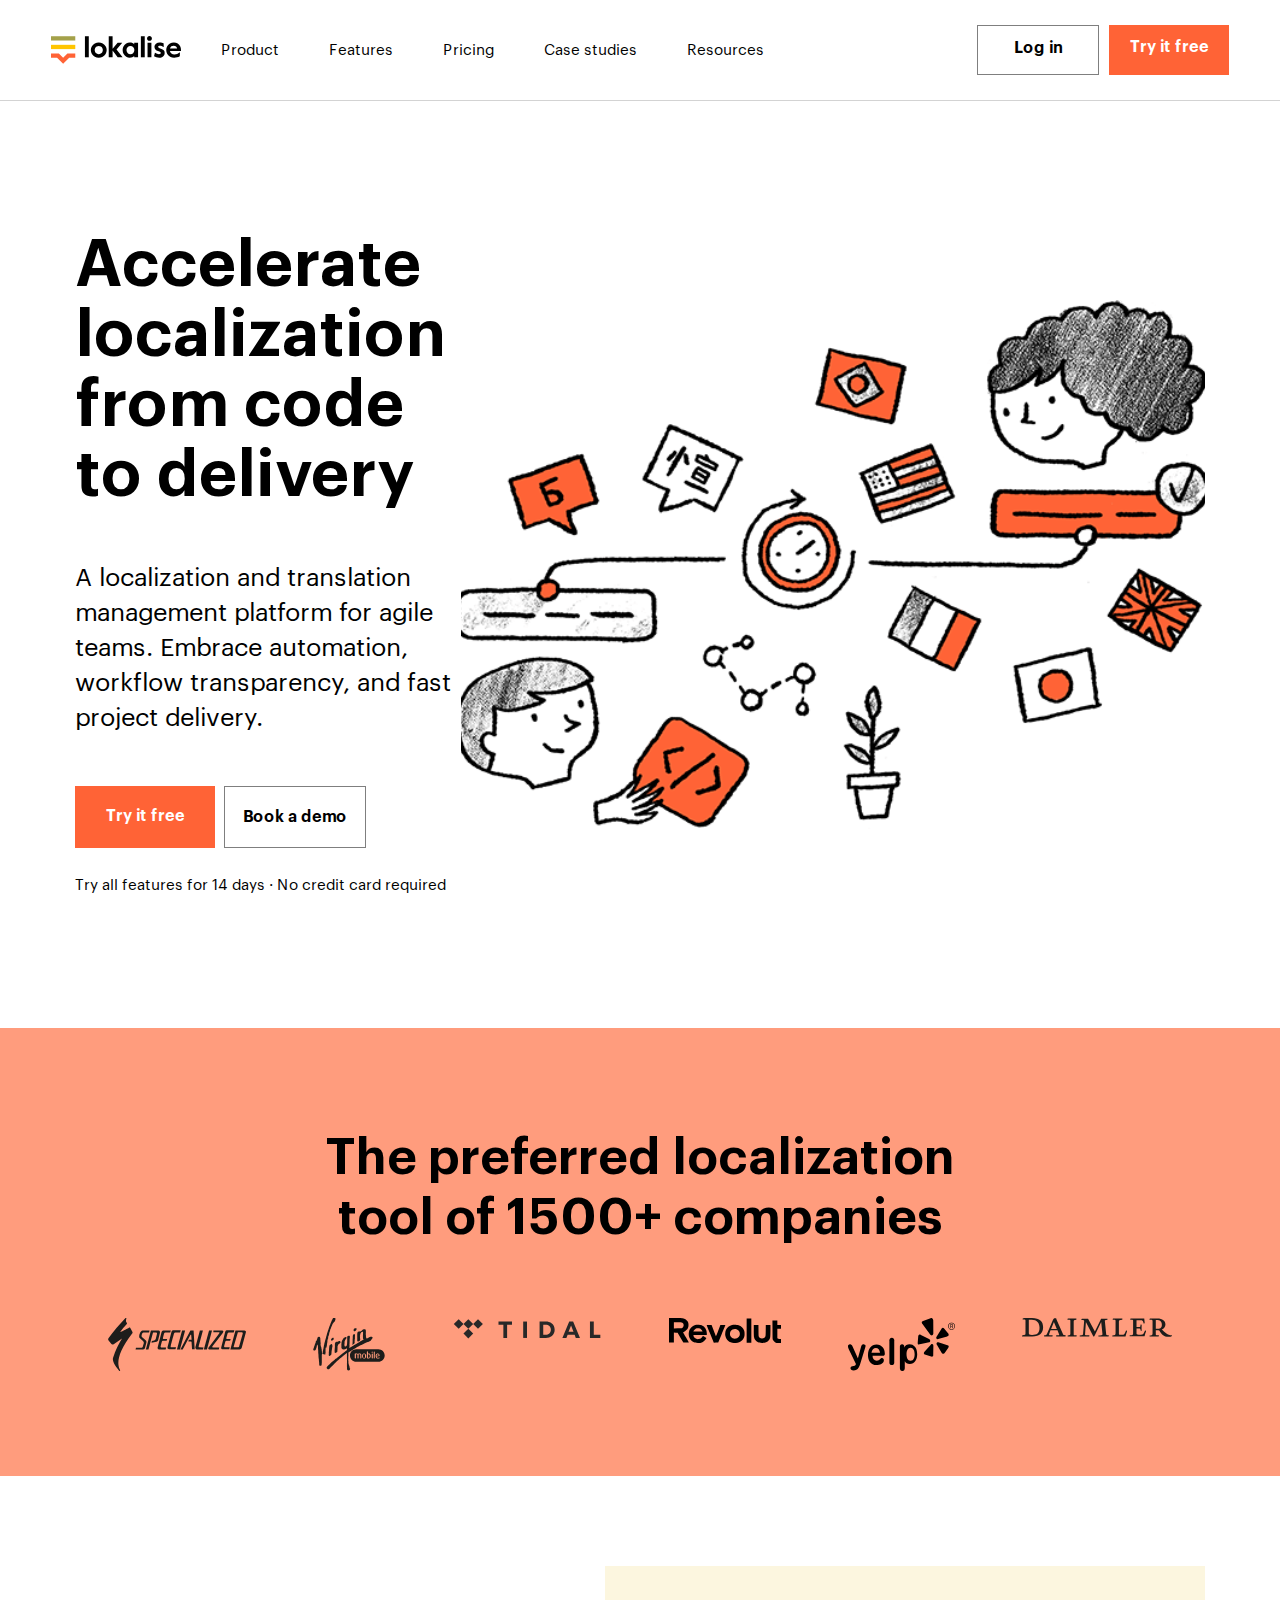
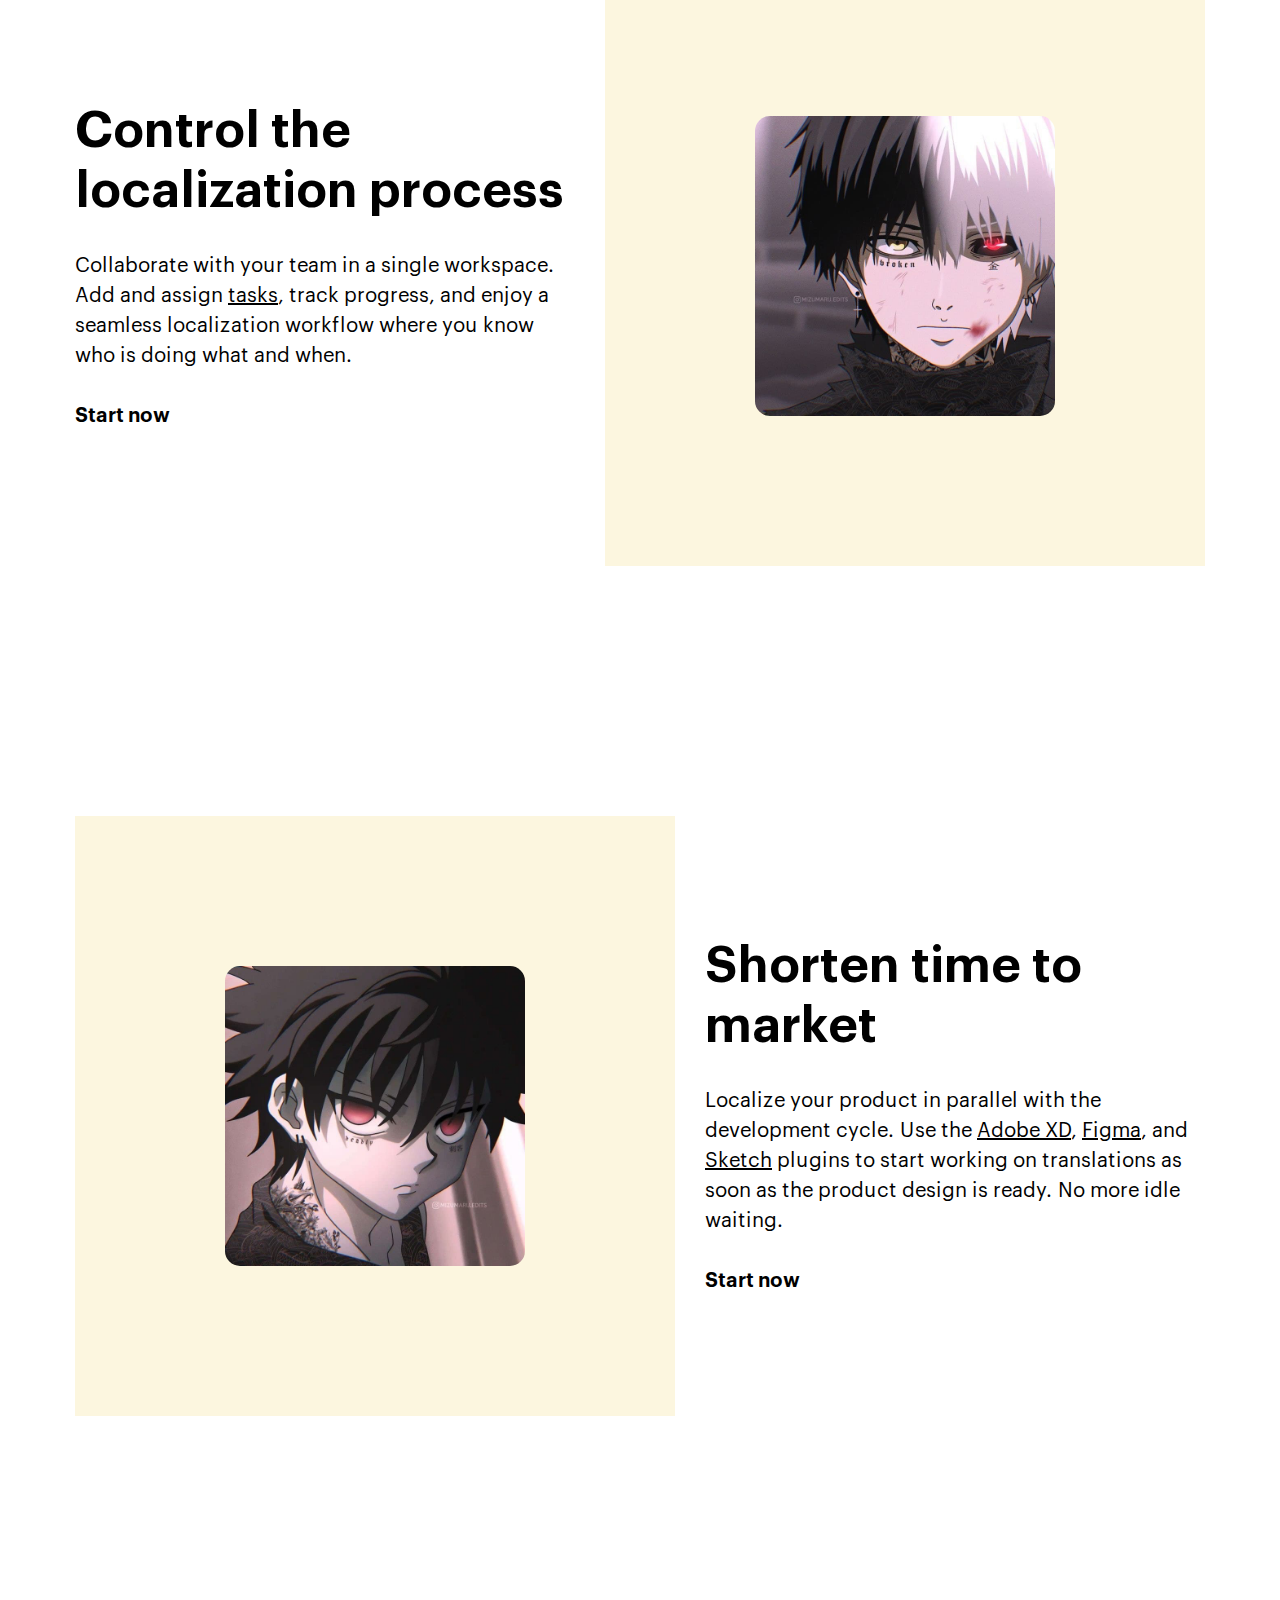
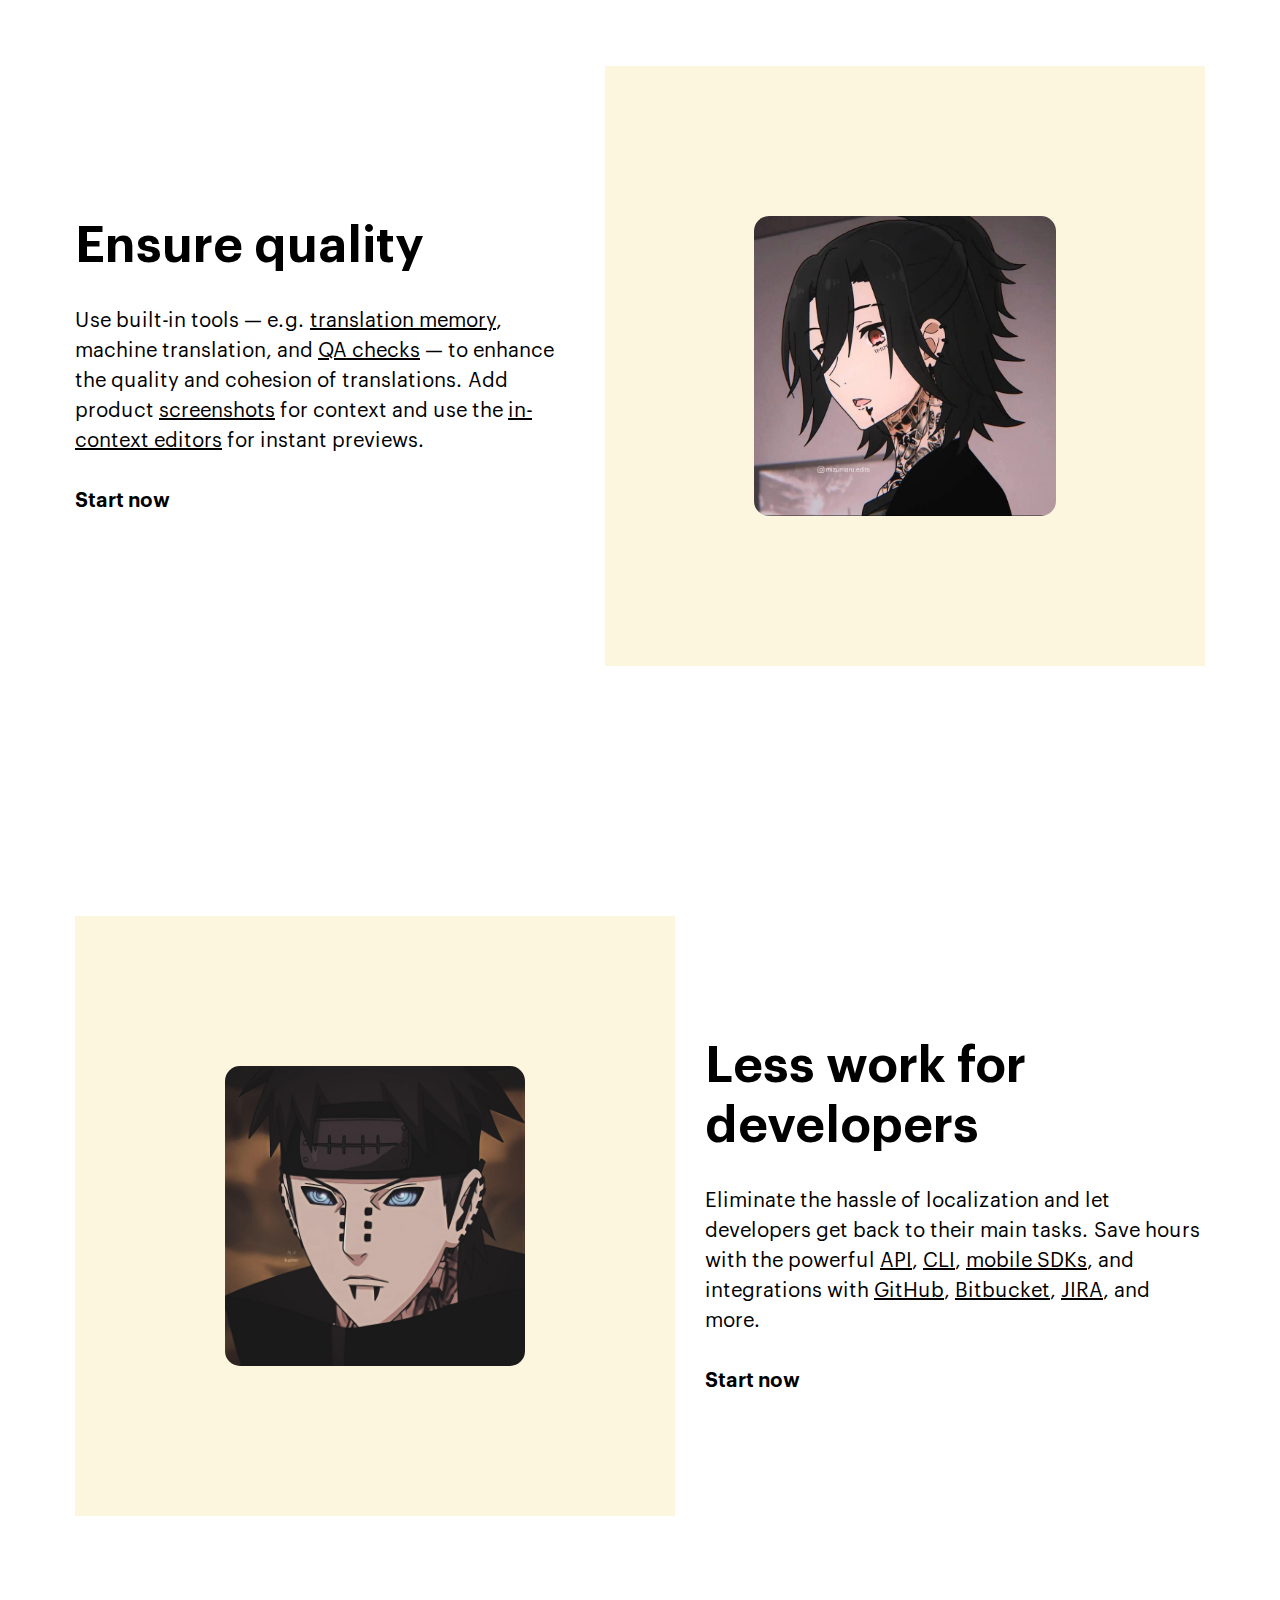
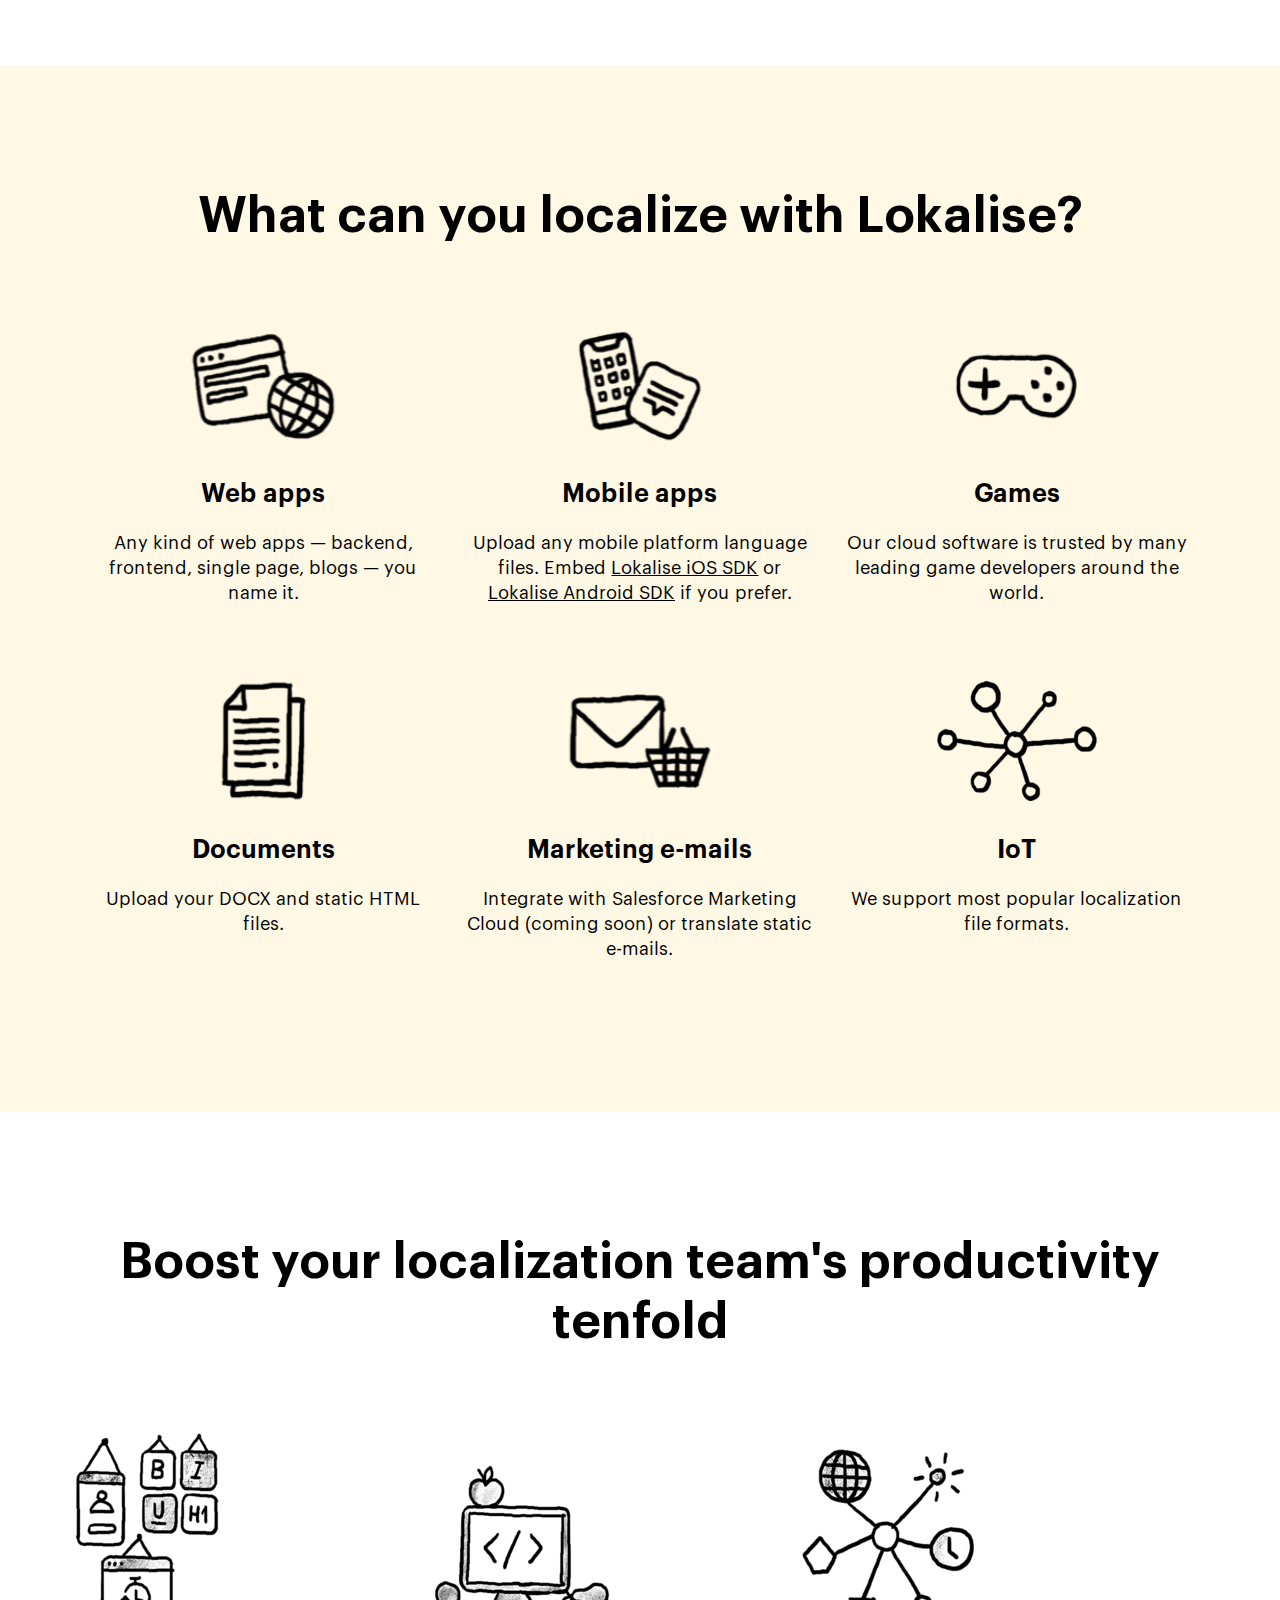
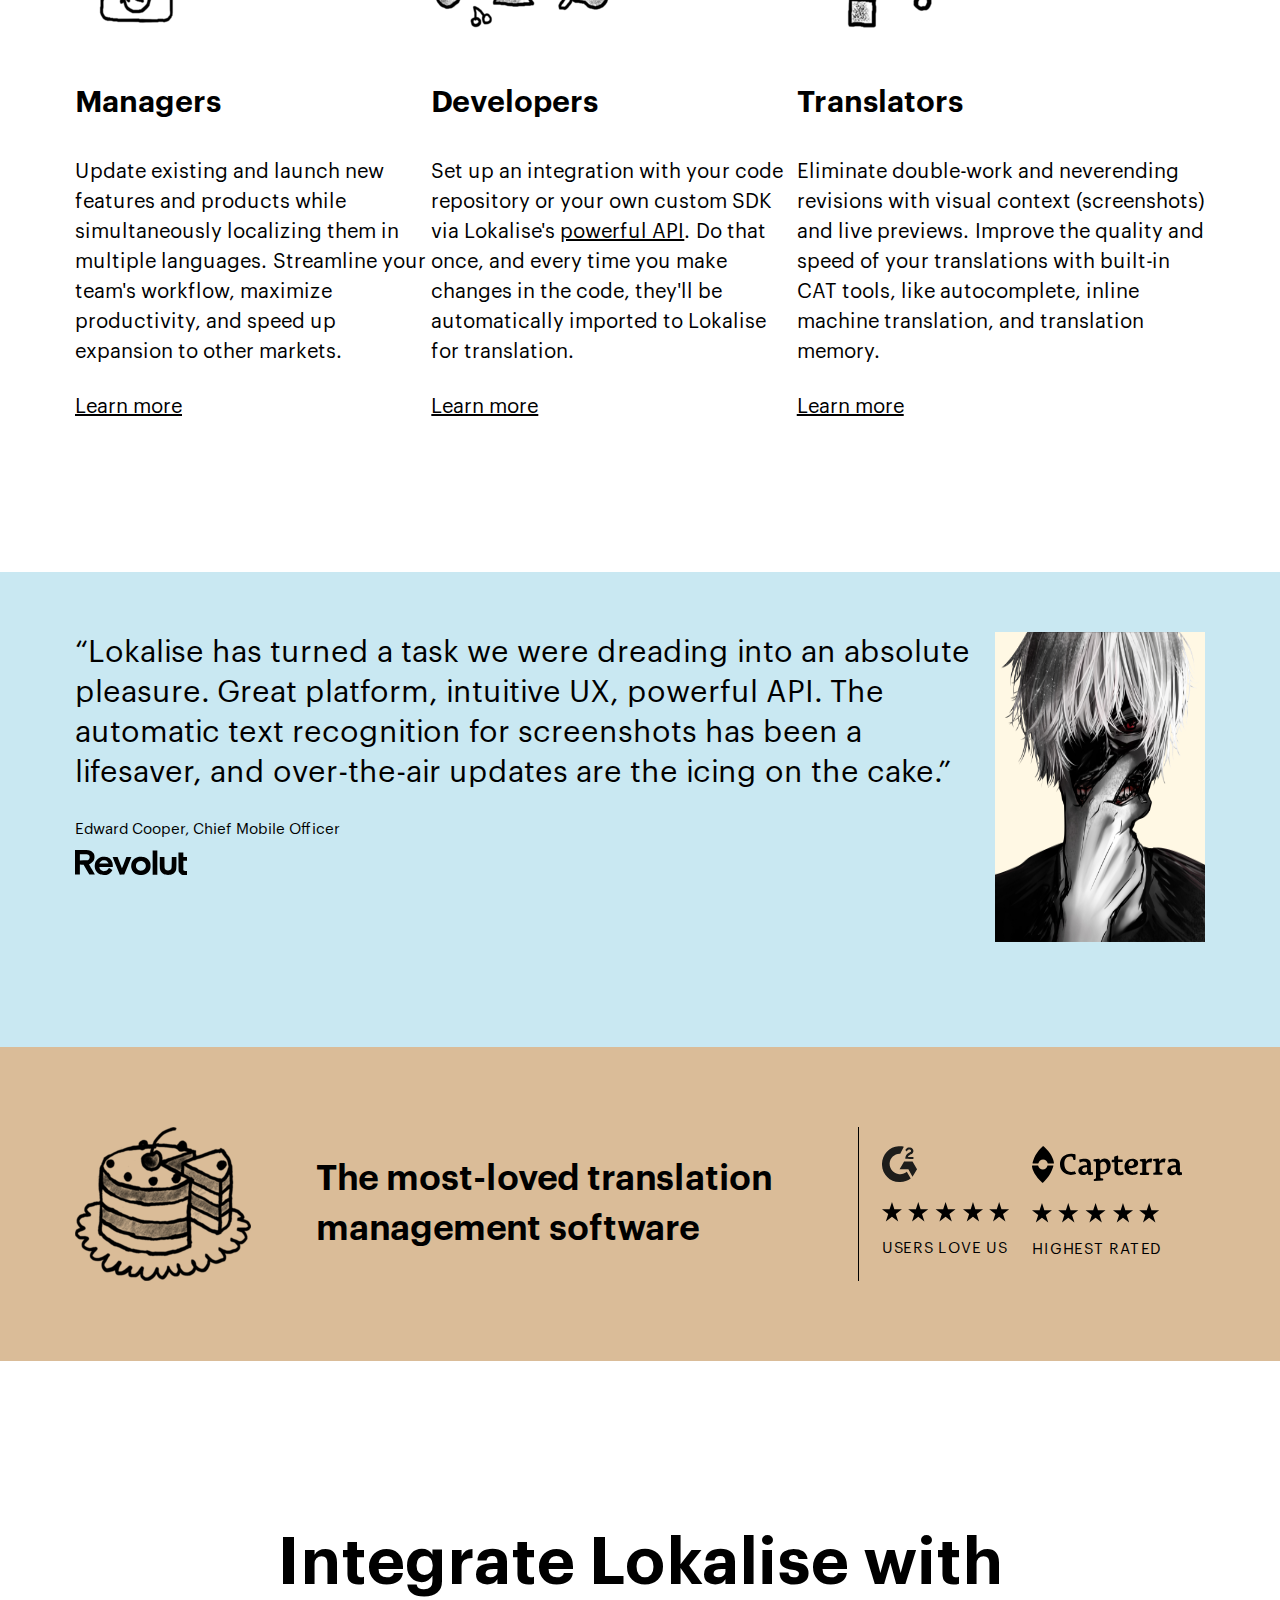
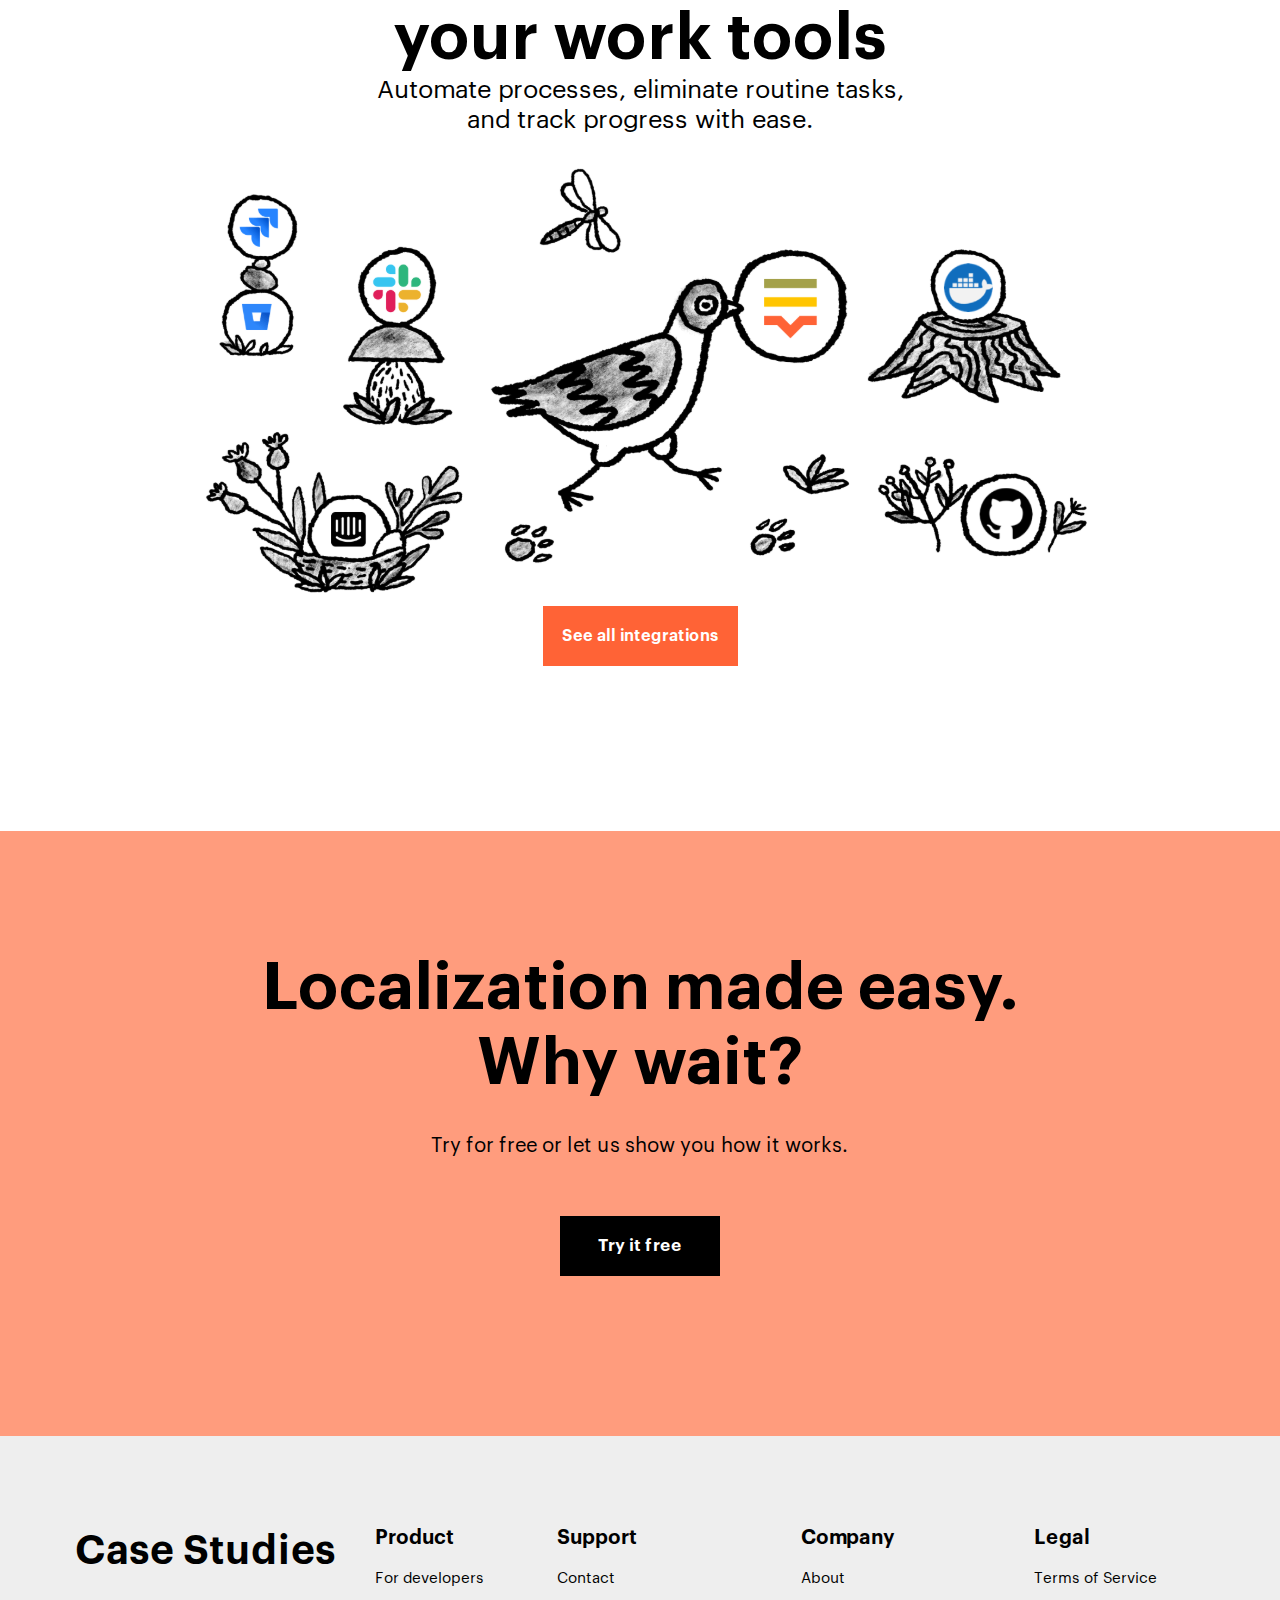
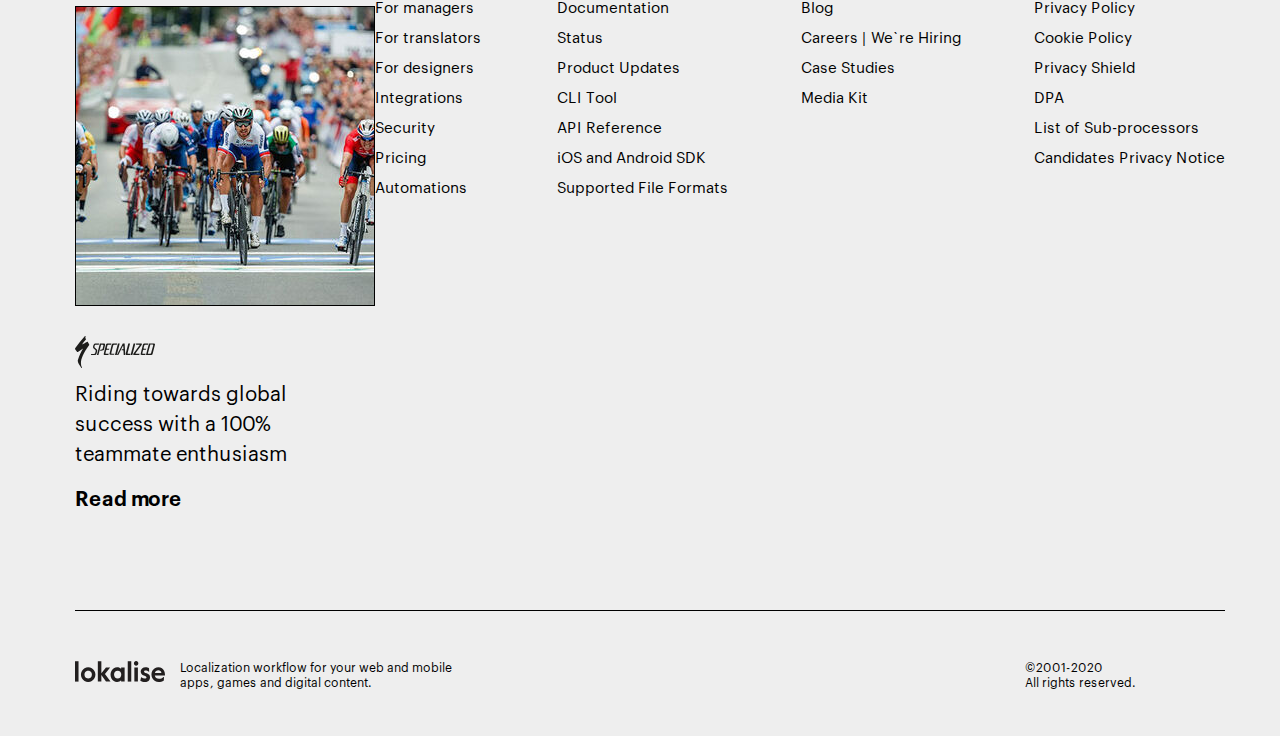
==== commit 179dfd67: "Bugs Fixed" ====
--- a/lokalise/index.html
+++ b/lokalise/index.html
@@ -23,7 +23,7 @@
         <li><a href="#">Product</a></li><!--        
      --><li><a href="#">Features</a></li><!--
      --><li><a href="#">Pricing</a></li><!--
-     --><li><a href="#">Case studies</a></li><!--
+     --><li><a href="#">Case studies</a></li><!-- 
      --><li><a href="#">Resources</a></li>
       </ul>
     </div>
@@ -296,47 +296,63 @@
 
       <div class="links">
         <section>
-          <h4>Product</h4>
-          <a href="#">For developers</a>
-          <a href="#">For managers</a>
-          <a href="#">For translators</a>
-          <a href="#">For designers</a>
-          <a href="#">Integrations</a>
-          <a href="#">Security</a>
-          <a href="#">Pricing</a>
-          <a href="#">Automations</a>
-        </section>
-
-        <section>
-          <h4>Support</h4>
-          <a href="#">Contact</a>
-          <a href="#">Documentation</a>
-          <a href="#">Status</a>
-          <a href="#">Product Updates</a>
-          <a href="#">CLI Tool</a>
-          <a href="#">API Reference</a>
-          <a href="#">iOS and Android SDK</a>
-          <a href="#">Supported File Formats</a>
-        </section>
-
-        <section>
-          <h4>Company</h4>
-          <a href="#">About</a>
-          <a href="#">Blog</a>
-          <a href="#">Careers | We`re Hiring</a>
-          <a href="#">Case Studies</a>
-          <a href="#">Media Kit</a>
-        </section>
-
-        <section>
-          <h4>Legal</h4>
-          <a href="#">Terms of Service</a>
-          <a href="#">Privacy Policy</a>
-          <a href="#">Cookie Policy</a>
-          <a href="#">Privacy Shield</a>
-          <a href="#">DPA</a>
-          <a href="#">List of Sub-processors</a>
-          <a href="#">Candidates Privacy Notice</a>
+
+          <ul>
+            <li>Product</li><!--
+         --><li><a href="#">For developers</a></li><!--
+         --><li><a href="#">For managers</a></li><!--
+         --><li><a href="#">For translators</a></li><!--
+         --><li><a href="#">For designers</a></li><!--
+         --><li><a href="#">Integrations</a></li><!--
+         --><li><a href="#">Security</a></li><!--
+         --><li><a href="#">Pricing</a></li><!--
+         --><li><a href="#">Automations</a></li>
+          </ul>
+
+        </section>
+
+        <section>
+
+          <ul>
+            <li>Support</li><!--
+         --><li><a href="#">Contact</a></li><!--
+         --><li><a href="#">Documentation</a></li><!--
+         --><li><a href="#">Status</a></li><!--
+         --><li><a href="#">Product Updates</a></li><!--
+         --><li><a href="#">CLI Tool</a></li><!--
+         --><li><a href="#">API Reference</a></li><!--
+         --><li><a href="#">iOS and Android SDK</a></li><!--
+         --><li><a href="#">Supported File Formats</a></li>
+          </ul>
+
+        </section>
+
+        <section>
+
+          <ul>
+            <li>Company</li><!--
+         --><li><a href="#">About</a></li><!--
+         --><li><a href="#">Blog</a></li><!--
+         --><li><a href="#">Careers | We`re Hiring</a></li><!--
+         --><li><a href="#">Case Studies</a></li><!--
+         --><li><a href="#">Media Kit</a></li>
+          </ul>
+
+        </section>
+
+        <section>
+
+          <ul>
+            <li>Legal</li><!--
+         --><li><a href="#">Terms of Service</a></li><!--
+         --><li><a href="#">Privacy Policy</a></li><!--
+         --><li><a href="#">Cookie Policy</a></li><!--
+         --><li><a href="#">Privacy Shield</a></li><!--
+         --><li><a href="#">DPA</a></li><!--
+         --><li><a href="#">List of Sub-processors</a></li><!--
+         --><li><a href="#">Candidates Privacy Notice</a></li>
+          </ul>
+
         </section>
       </div>
     </div>
--- a/lokalise/css/fonts.css
+++ b/lokalise/css/fonts.css
@@ -1,7 +1,7 @@
 @font-face {
   font-family: 'Graphik';
-  src: url(/lokalise/fonts/subset-GraphikLCG-Regular.woff) format('woff'),
-    url(/lokalise/fonts/subset-GraphikLCG-Regular.woff2) format('woff2');
+  src: url(../fonts/subset-GraphikLCG-Regular.woff) format('woff'),
+    url(../fonts/subset-GraphikLCG-Regular.woff2) format('woff2');
 
   font-weight: 400;
   font-style: normal;
@@ -9,8 +9,8 @@
 
 @font-face {
   font-family: 'Graphik';
-  src: url(/lokalise/fonts/subset-GraphikLCG-Semibold.woff) format('woff'),
-    url(/lokalise/fonts/subset-GraphikLCG-Semibold.woff2) format('woff2');
+  src: url(../fonts/subset-GraphikLCG-Semibold.woff) format('woff'),
+    url(../fonts/subset-GraphikLCG-Semibold.woff2) format('woff2');
 
   font-weight: 600;
   font-style: normal;
--- a/lokalise/css/style.css
+++ b/lokalise/css/style.css
@@ -11,7 +11,7 @@
   max-width: 1440px;
   margin-left: auto;
   margin-right: auto;
-  border: 1px solid lightgrey;
+  border-bottom: 1px solid lightgrey;
   box-sizing: border-box;
   position: sticky;
   top: 0;
@@ -672,7 +672,22 @@
   flex-direction: column;
 }
 
-.links h4 {
+.links ul {
+  padding: 0;
+  margin: 0;
+}
+
+.links li {
+  list-style: none;
+  margin-bottom: 15px;
+  font-size: 15px;
+  line-height: 15px;
+  font-family: 'Graphik', sans-serif;
+  font-weight: 400;
+}
+
+
+.links ul li:first-child {
   margin: 0;
   margin-bottom: 20px;
   font-size: 20px;
@@ -681,17 +696,12 @@
   font-weight: 600;
 }
 
+.links ul li:last-child {
+  margin: 0;
+}
+
 .links a {
   text-decoration: none;
-  font-size: 15px;
-  line-height: 15px;
-  margin-bottom: 15px;
-  font-family: 'Graphik', sans-serif;
-  font-weight: 400;
-}
-
-.links a:last-child {
-  margin: 0;
 }
 
 .footer-down {
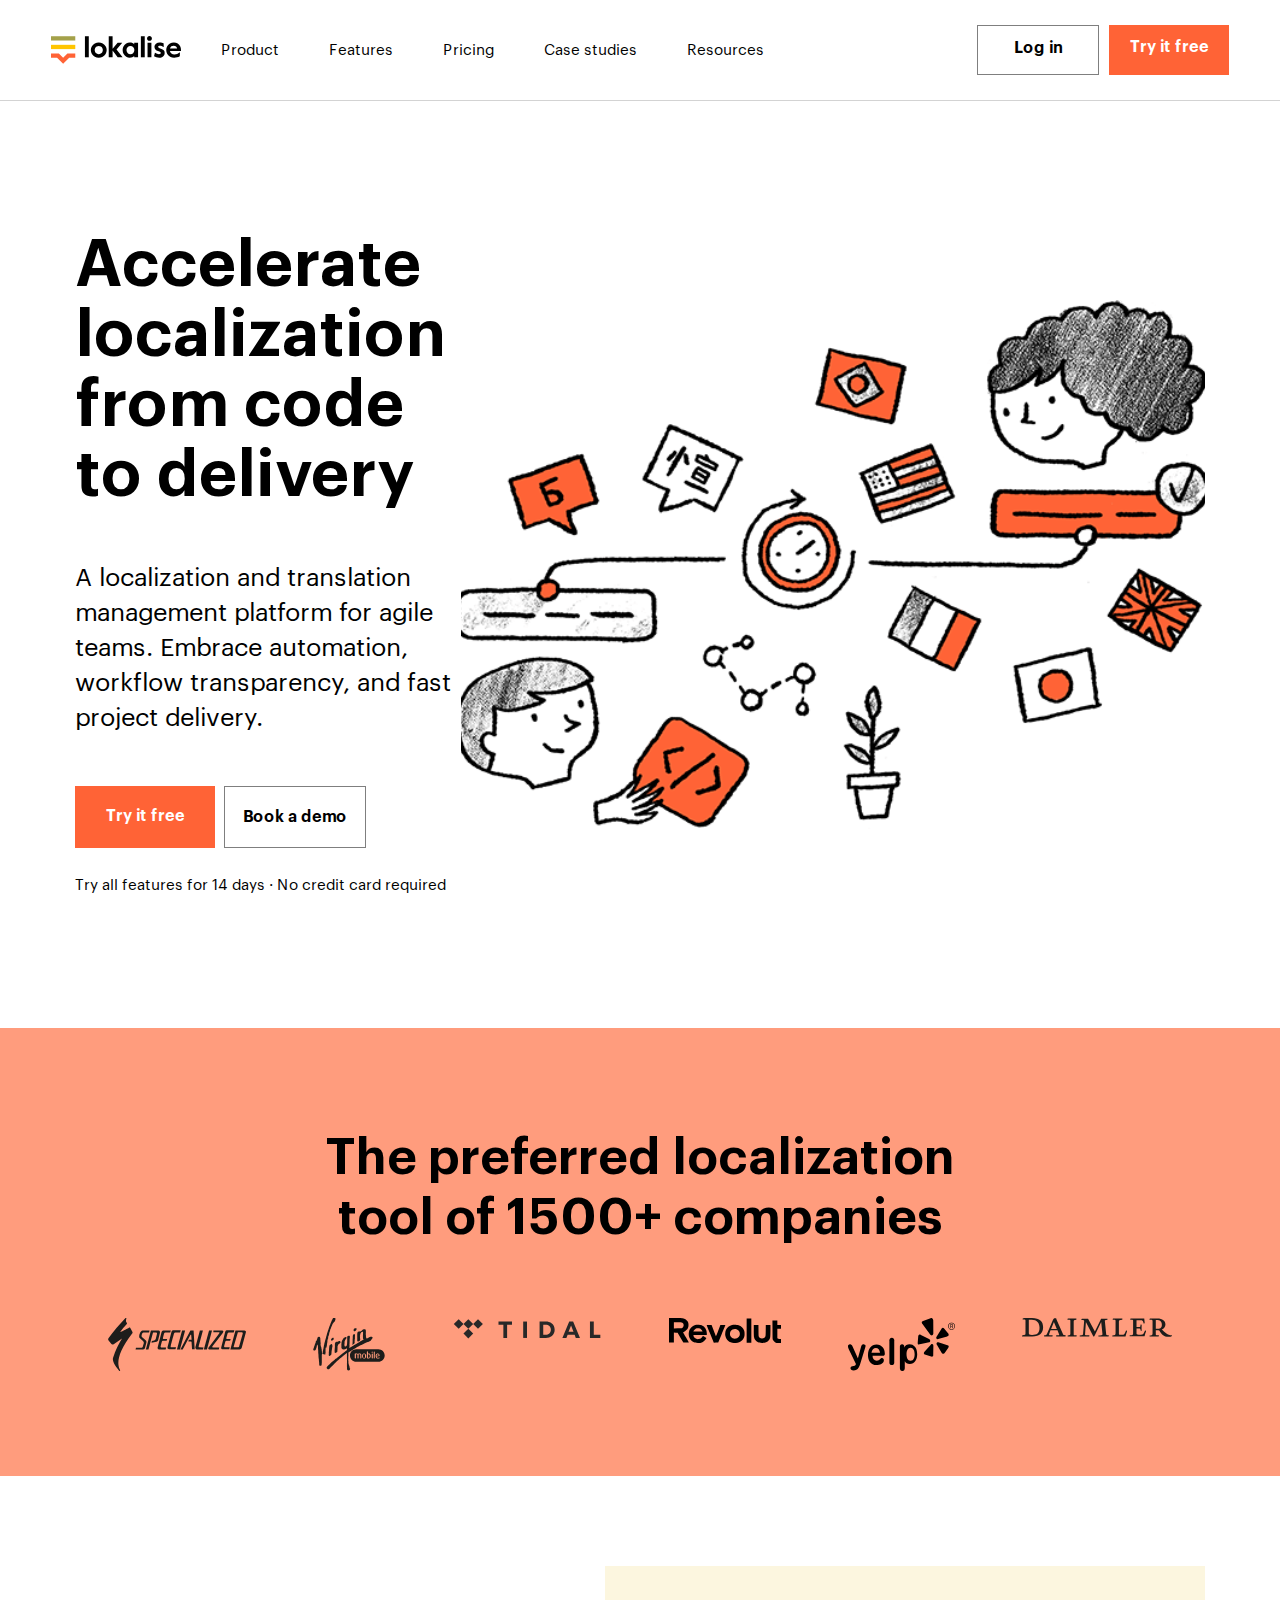
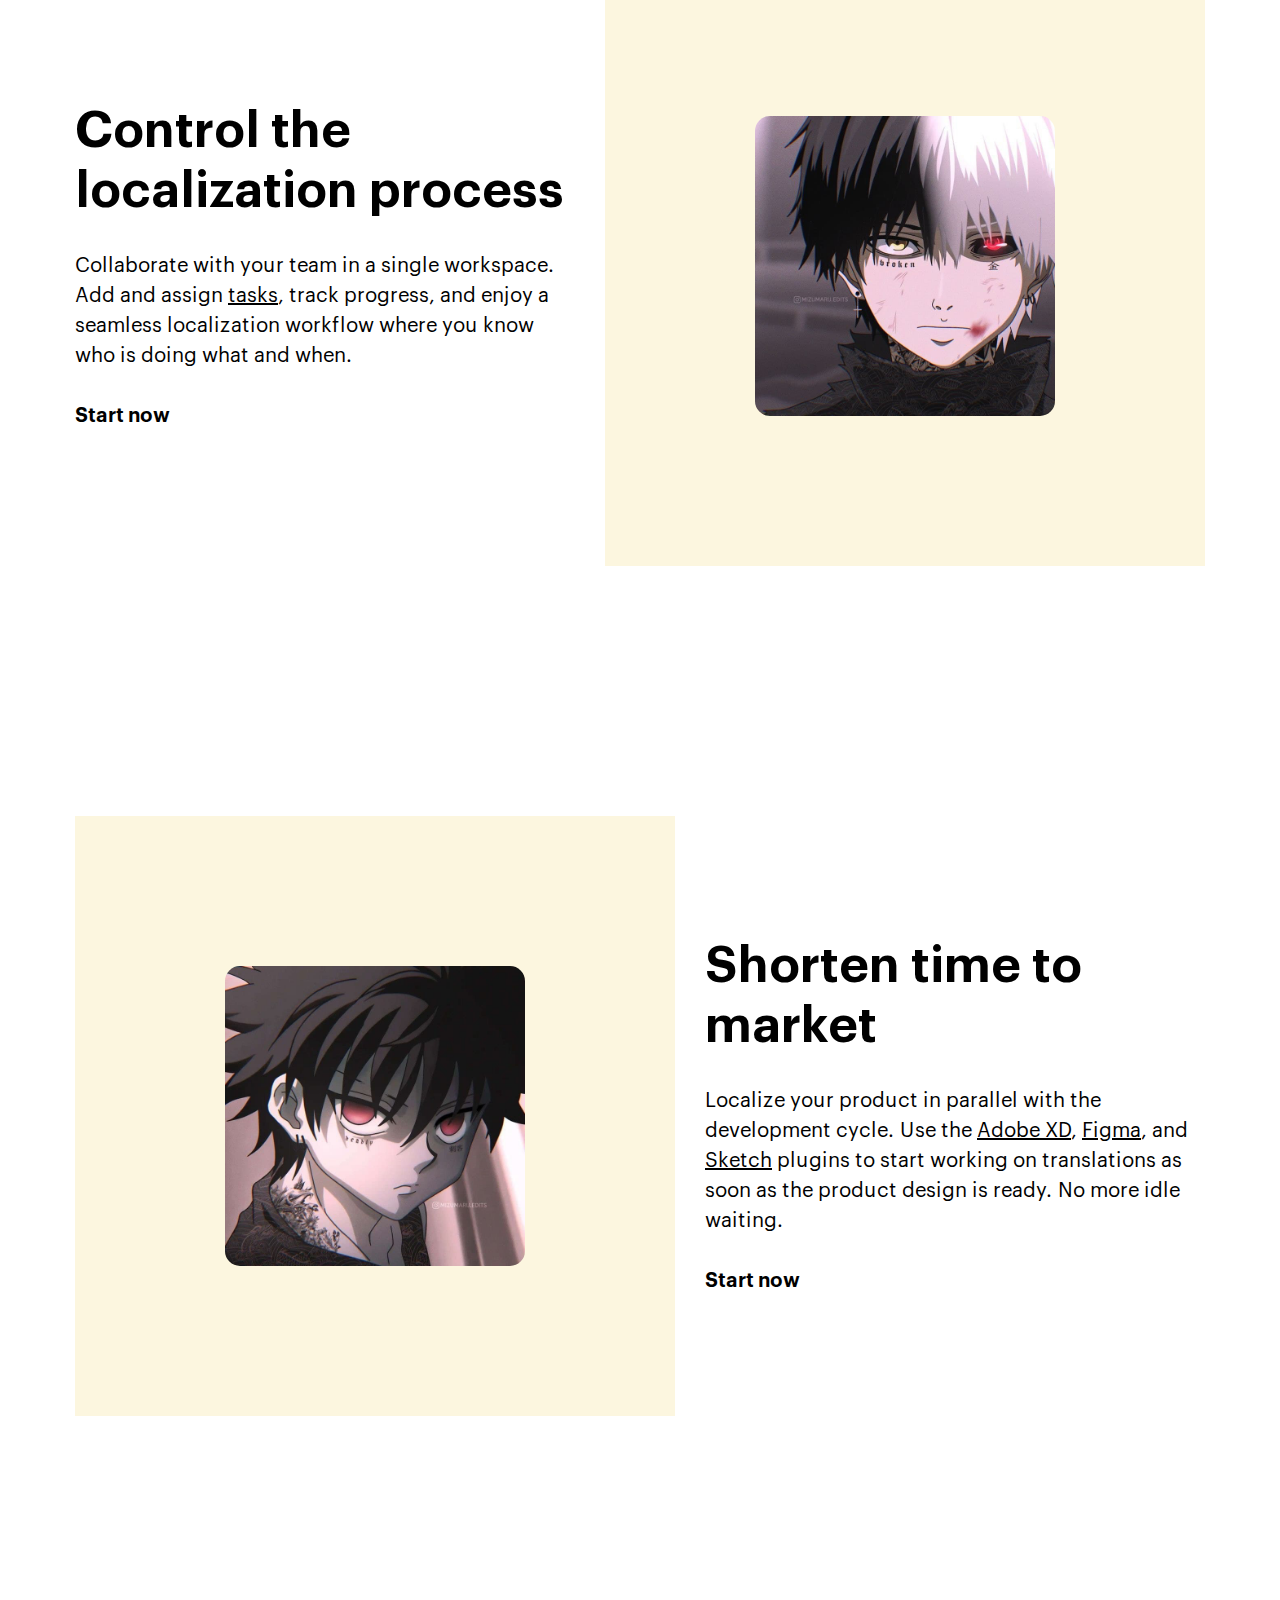
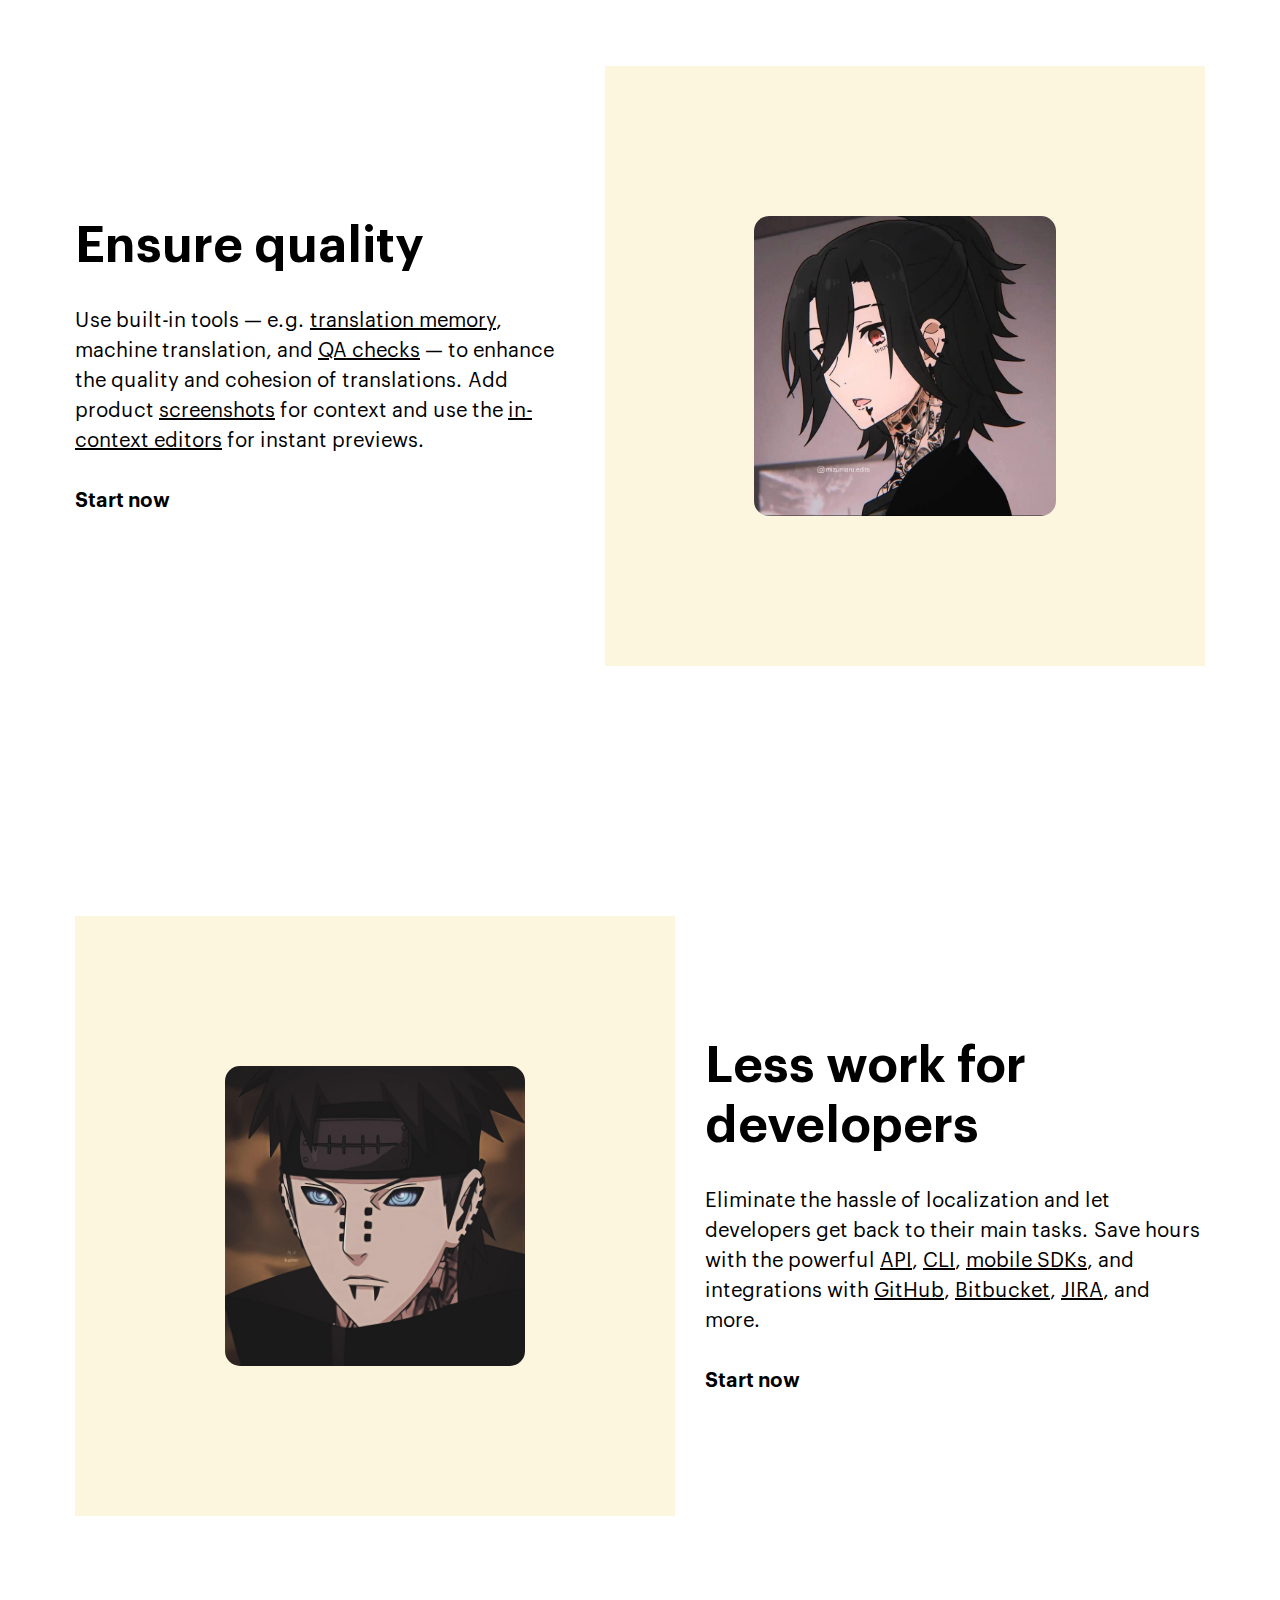
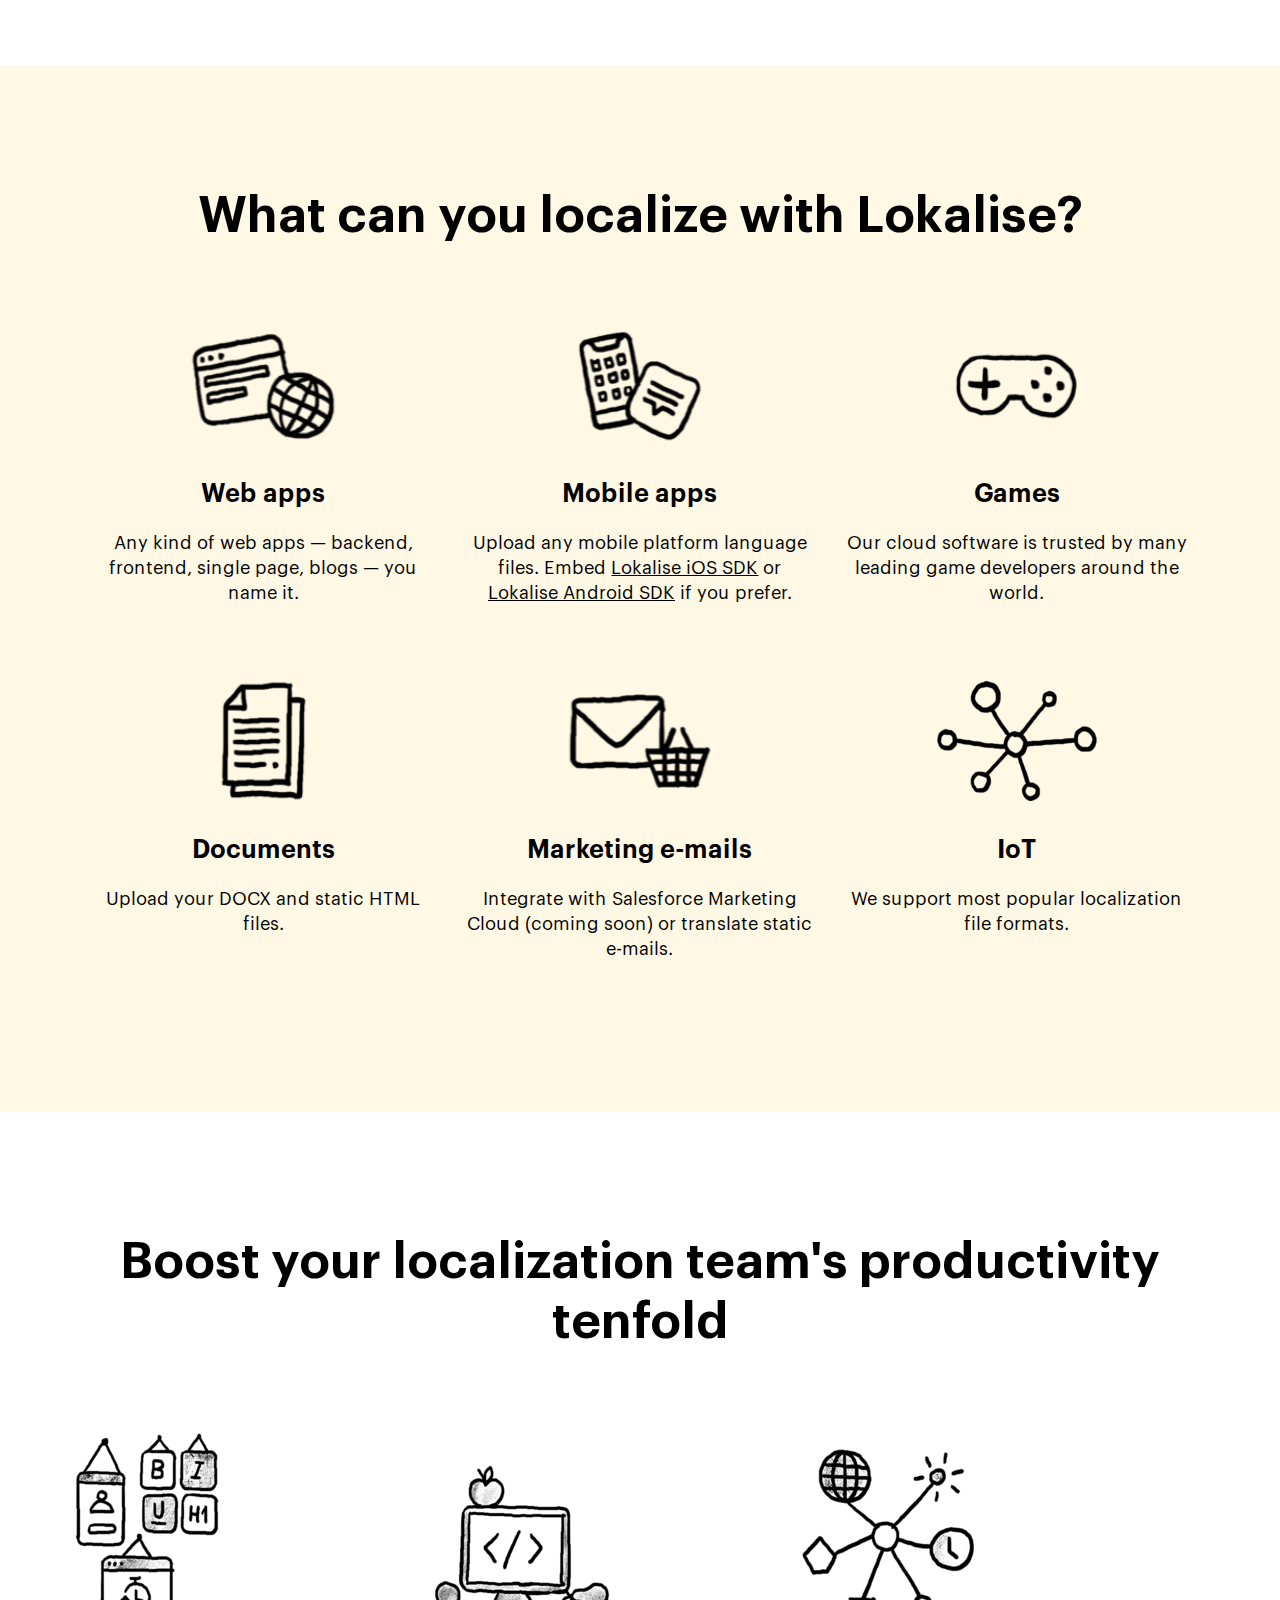
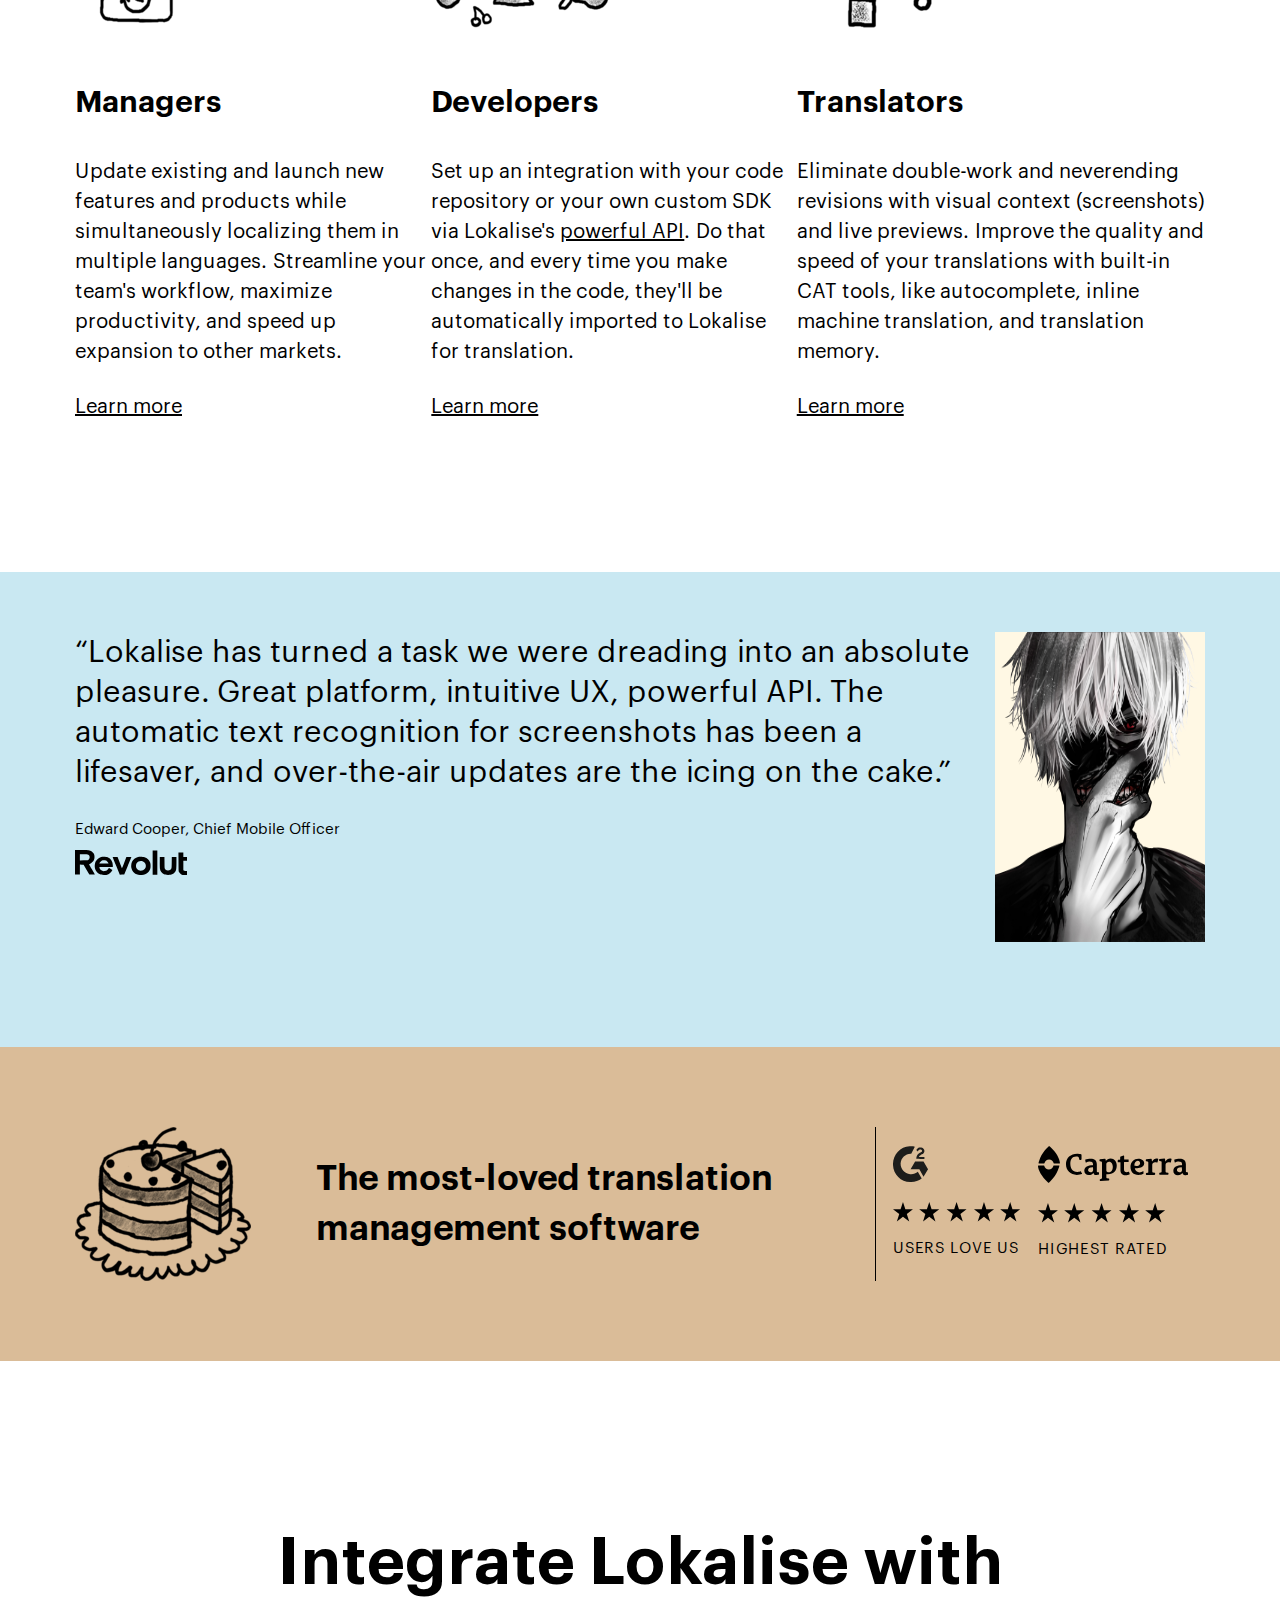
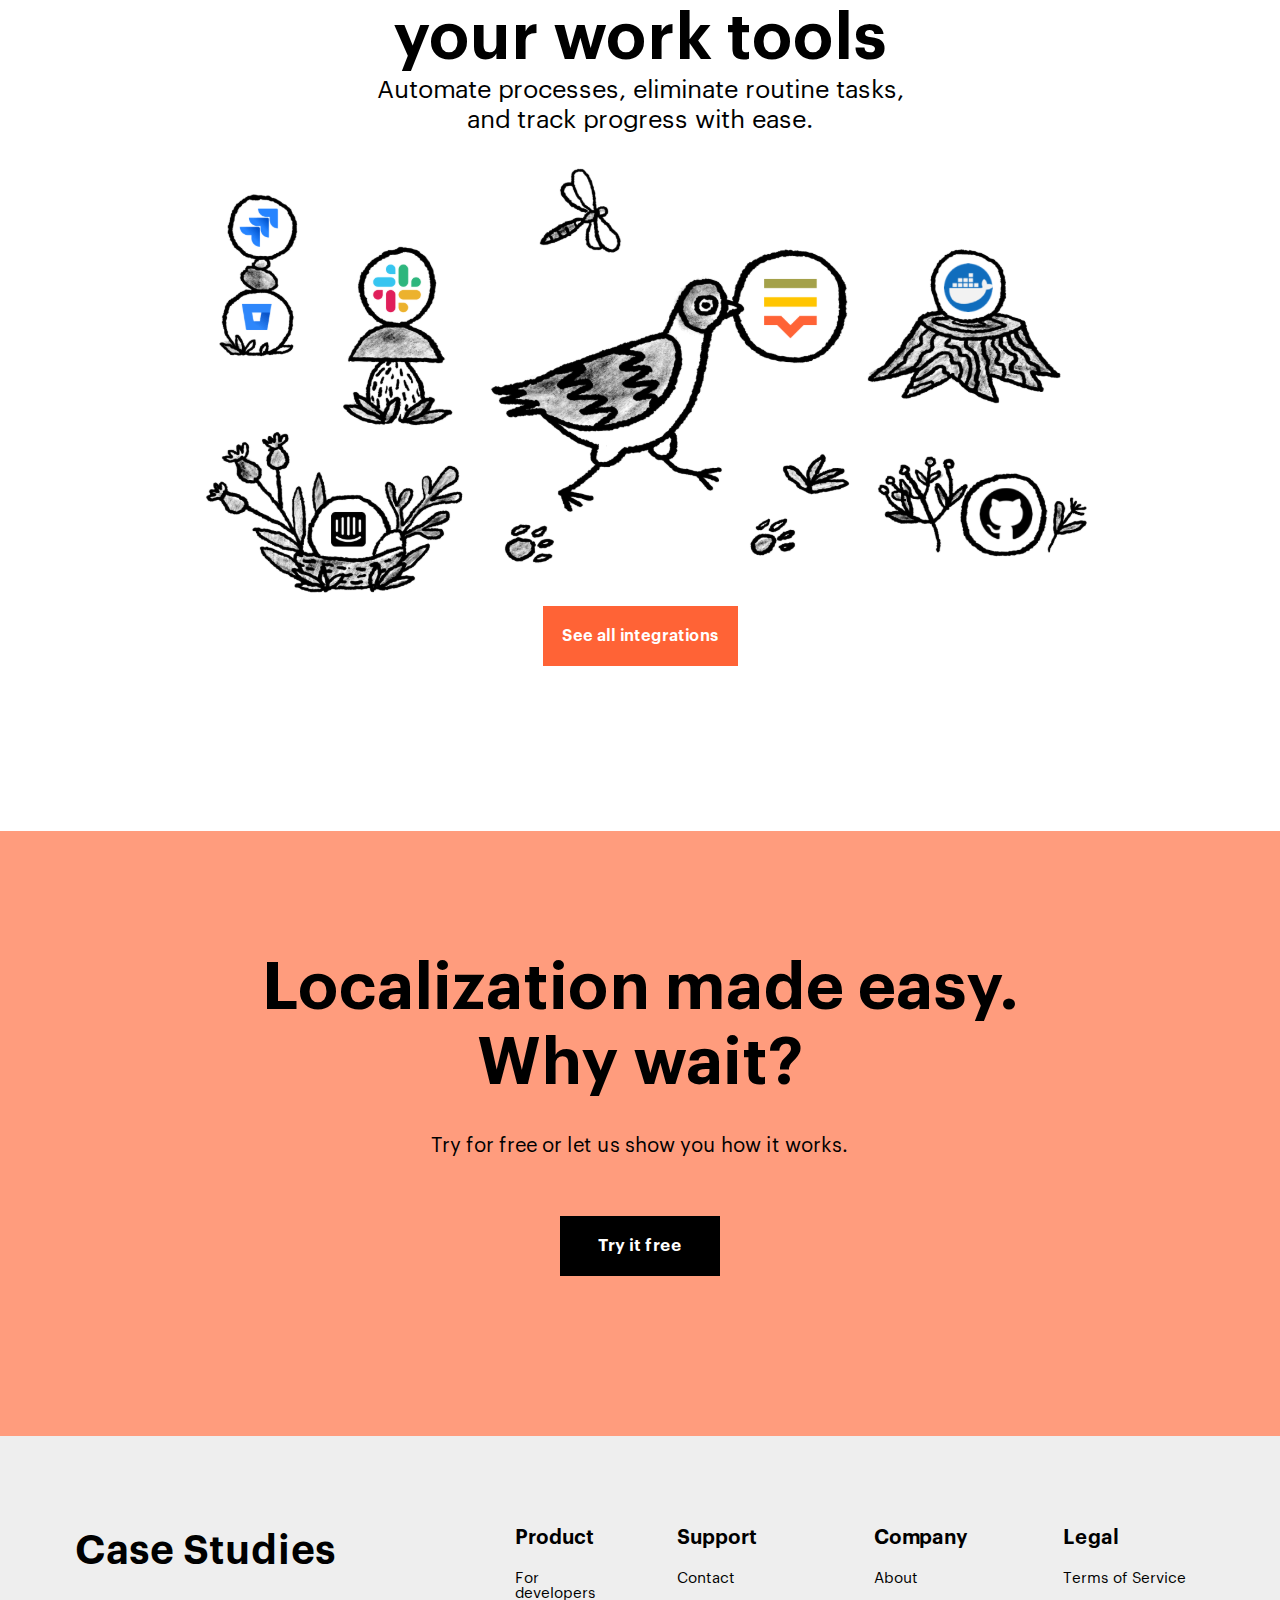
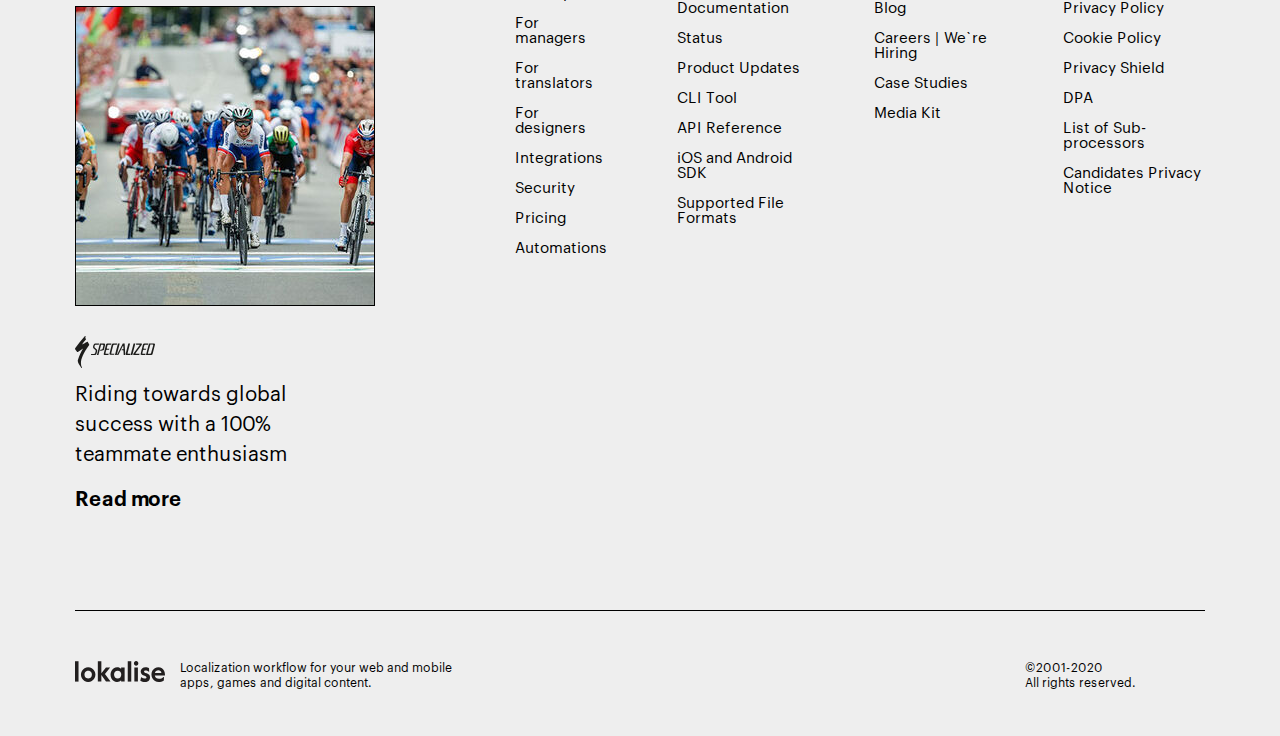
==== commit d2dfcb0a: "Tablet And Mobile Modifications" ====
--- a/lokalise/index.html
+++ b/lokalise/index.html
@@ -15,7 +15,7 @@
 
   <!-- HEADER WHITH NAVIGATION -->
 
-  <header>
+  <header class="new-padding">
     <div class="header">
       <a class="logo" href="#"><img class="img" src="images/logo.svg" alt="logo"></a>
 
@@ -36,7 +36,7 @@
 
   <!-- INTRO -->
 
-  <div class="intro">
+  <div class="intro new-padding">
     <section class="info">
       <h2 class="info_title">Accelerate localization from code to delivery</h2>
       <p class="info_description">A localization and translation management platform for agile teams. Embrace
@@ -55,7 +55,7 @@
 
   <!-- COMPANIES AND LOGOS -->
 
-  <div class="commercial">
+  <div class="commercial new-padding">
     <section class="companies">
       <h2 class="companies_title">The preferred localization tool of 1500+ companies</h2>
       <div class="companies_logo">
@@ -71,67 +71,75 @@
 
   <!-- MAIN WHITH INFO AND PICTURES -->
 
-  <div class="main">
+  <div class="main new-padding">
 
     <div class="main_items">
-      <div class="items">
-        <section class="item">
-          <h2 class="item_title">Control the localization process</h2>
-          <p class="item_description">Collaborate with your team in a single workspace. Add and assign
-            <a href="#">tasks</a>, track progress, and enjoy a seamless localization workflow where you know who is
-            doing what and when.
-          </p>
-          <a class="item_link" href="#">Start now</a>
-        </section>
-      </div>
-
-      <div class="item_img">
-        <img src="images/kaneki.jpg" alt="kaneki">
-      </div>
-
-      <div class="item_img">
-        <img src="images/killua.jpg" alt="killua">
-      </div>
-
-      <div class="items">
-        <section class="item">
-          <h2 class="item_title">Shorten time to market</h2>
-          <p class="item_description">Localize your product in parallel with the development cycle. Use the
-            <a href="#">Adobe XD</a>, <a href="#">Figma</a>, and <a href="#">Sketch</a> plugins to start working on
-            translations as soon as the product design is ready. No more idle waiting.
-          </p>
-          <a class="item_link" href="#">Start now</a>
-        </section>
-      </div>
-
-      <div class="items">
-        <section class="item">
-          <h2 class="item_title">Ensure quality</h2>
-          <p class="item_description">Use built-in tools — e.g. <a href="#">translation memory</a>, machine translation,
-            and <a href="#">QA checks</a> — to enhance the quality and cohesion of translations. Add product
-            <a href="#">screenshots</a> for context and use the <a href="#">in-context editors</a> for instant previews.
-          </p>
-          <a class="item_link" href="#">Start now</a>
-        </section>
-      </div>
-
-      <div class="item_img">
-        <img src="images/miamura.jpg" alt="miamura">
-      </div>
-
-      <div class="item_img">
-        <img src="images/pain.jpg" alt="pain">
-      </div>
-
-      <div class="items">
-        <section class="item">
-          <h2 class="item_title">Less work for developers</h2>
-          <p class="item_description">Eliminate the hassle of localization and let developers get back to their main
-            tasks. Save hours with the powerful <a href="#">API</a>, <a href="#">CLI</a>, <a href="#">mobile SDKs</a>,
-            and integrations with <a href="#">GitHub</a>, <a href="#">Bitbucket</a>, <a href="#">JIRA</a>, and more.
-          </p>
-          <a class="item_link" href="#">Start now</a>
-        </section>
+      <div class="item-and-img">
+        <div class="items">
+          <section class="item">
+            <h2 class="item_title">Control the localization process</h2>
+              <p class="item_description">Collaborate with your team in a single workspace. Add and assign
+              <a href="#">tasks</a>, track progress, and enjoy a seamless localization workflow where you know who is
+              doing what and when.
+              </p>
+            <a class="item_link" href="#">Start now</a>
+          </section>
+        </div>
+
+        <div class="item_img">
+          <img src="images/kaneki.jpg" alt="kaneki">
+        </div>
+      </div>
+
+      <div class="item-and-img">
+        <div class="item_img">
+          <img src="images/killua.jpg" alt="killua">
+        </div>
+
+        <div class="items">
+          <section class="item">
+            <h2 class="item_title">Shorten time to market</h2>
+            <p class="item_description">Localize your product in parallel with the development cycle. Use the
+              <a href="#">Adobe XD</a>, <a href="#">Figma</a>, and <a href="#">Sketch</a> plugins to start working on
+              translations as soon as the product design is ready. No more idle waiting.
+            </p>
+            <a class="item_link" href="#">Start now</a>
+          </section>
+        </div>
+      </div>
+
+      <div class="item-and-img">
+        <div class="items">
+          <section class="item">
+            <h2 class="item_title">Ensure quality</h2>
+            <p class="item_description">Use built-in tools — e.g. <a href="#">translation memory</a>, machine translation,
+              and <a href="#">QA checks</a> — to enhance the quality and cohesion of translations. Add product
+              <a href="#">screenshots</a> for context and use the <a href="#">in-context editors</a> for instant previews.
+            </p>
+            <a class="item_link" href="#">Start now</a>
+          </section>
+        </div>
+
+        <div class="item_img">
+          <img src="images/miamura.jpg" alt="miamura">
+        </div>
+      </div>
+
+      <div class="item-and-img">
+        <div class="item_img">
+          <img src="images/pain.jpg" alt="pain">
+        </div>
+
+        <div class="items">
+          <section class="item">
+            <h2 class="item_title">Less work for developers</h2>
+            <p class="item_description">Eliminate the hassle of localization and let developers get back to their main
+              tasks. Save hours with the powerful <a href="#">API</a>, <a href="#">CLI</a>, <a href="#">mobile SDKs</a>,
+              and integrations with <a href="#">GitHub</a>, <a href="#">Bitbucket</a>, <a href="#">JIRA</a>, and more.
+            </p>
+            <a class="item_link" href="#">Start now</a>
+          </section>
+        </div>
       </div>
     </div>
 
@@ -139,7 +147,7 @@
 
   <!-- CARDS -->
 
-  <section class="cards">
+  <section class="cards new-padding">
     <h2 class="cards-title">What can you localize with Lokalise?</h2>
 
     <div class="all_cards">
@@ -185,7 +193,7 @@
 
   <!-- PRODUCTIVITY TYPES -->
 
-  <section class="productivity">
+  <section class="productivity new-padding">
     <h2 class="productivity-title">Boost your localization team's productivity tenfold</h2>
 
     <div class="productivity_types">
@@ -220,7 +228,7 @@
 
   <!-- OFFICE WORKER QUOTE -->
 
-  <div class="officer">
+  <div class="officer new-padding">
     <div class="quote">
       <p class="quote_title">“Lokalise has turned a task we were dreading into an absolute pleasure. Great platform,
         intuitive UX, powerful API. The automatic text recognition for screenshots has been a lifesaver, and
@@ -236,7 +244,7 @@
 
   <!-- CAKE AND LOGOS -->
 
-  <div class="cakes-logos">
+  <div class="cakes-logos new-padding">
 
     <div class="cake-description">
       <img class="cake" src="images/cake.svg" alt="Cake">
@@ -247,13 +255,13 @@
       <div>
         <img class="users_img" src="images/users_logo.svg" alt="logo">
         <img class="stars_img" src="images/stars.svg" alt="stars">
-        <p class="users_love-info">Users love us</p>
+        <p class="users_love-info new_sizing">Users love us</p>
       </div>
 
       <div>
         <img class="captera_logo" src="images/captera_logo.svg" alt="captera">
         <img class="stars_img" src="images/stars.svg" alt="stars">
-        <p class="captera-info">Highest rated</p>
+        <p class="captera-info new_sizing">Highest rated</p>
       </div>
     </div>
 
@@ -261,7 +269,7 @@
 
   <!-- INTEGRATE LOKALISE -->
 
-  <div class="integrate">
+  <div class="integrate new-padding">
     <section class="integrate-section">
       <h2 class="integrate-title">Integrate Lokalise with your work tools</h2>
       <p class="integrate-info">Automate processes, eliminate routine tasks, and track progress with ease.</p>
@@ -272,7 +280,7 @@
 
   <!-- LOKALIZATION -->
 
-  <div class="lokalization">
+  <div class="lokalization new-padding">
     <section>
       <h2 class="lokalization-title">Localization made easy. Why wait?</h2>
       <p class="lokalization-info">Try for free or let us show you how it works.</p>
@@ -282,7 +290,7 @@
 
   <!-- FOOTER -->
 
-  <footer>
+  <footer class="new-padding">
     <div class="footer-up">
       <div class="case">
         <section>
--- a/lokalise/css/style.css
+++ b/lokalise/css/style.css
@@ -1,3 +1,7 @@
+@import url(mobile.css);
+@import url(tablet.css);
+
+
 /* HEADER */
 
 a {
@@ -100,7 +104,7 @@
 }
 
 .info_description {
-  max-width: 420px;
+  max-width: 500px;
   font-size: 25px;
   line-height: 35px;
   margin: 0;
@@ -195,6 +199,13 @@
   row-gap: 250px;
   justify-content: space-between;
   align-items: center;
+}
+
+.item-and-img {
+  width: 100%;
+  display: flex;
+  align-items: center;
+  justify-content: space-between;
 }
 
 .item {
@@ -434,6 +445,7 @@
   border-right: 1px solid black;
   font-family: 'Graphik', sans-serif;
   font-weight: 600;
+  flex-shrink: 1;
 }
 
 .cake_info {
@@ -445,8 +457,9 @@
 .logo-stars {
   display: flex;
   align-items: center;
-  width: 480px;
+  width: 100%;
   justify-content: space-evenly;
+  flex-shrink: 3;
 }
 
 .logo-stars div {
@@ -559,7 +572,7 @@
   display: flex;
   flex-direction: column;
   align-items: center;
-  width: 780px;
+  max-width: 780px;
 }
 
 .lokalization-title {
@@ -609,8 +622,7 @@
 
 .footer-up {
   display: flex;
-  width: 1290px;
-  justify-content: space-between;
+  max-width: 1290px;
   box-sizing: border-box;
   padding-bottom: 95px;
   border-bottom: 1px solid black;
@@ -621,6 +633,7 @@
   width: 300px;
   display: flex;
   flex-direction: column;
+  margin-right: 140px;
 }
 
 .case-title {
@@ -663,8 +676,8 @@
 
 .links {
   display: flex;
-  width: 850px;
-  justify-content: space-between;
+  gap: 70px;
+  width: 100%;
 }
 
 .links section {
@@ -706,7 +719,7 @@
 
 .footer-down {
   display: flex;
-  width: 1290px;
+  width: 100%;
   justify-content: space-between;
 }
 
